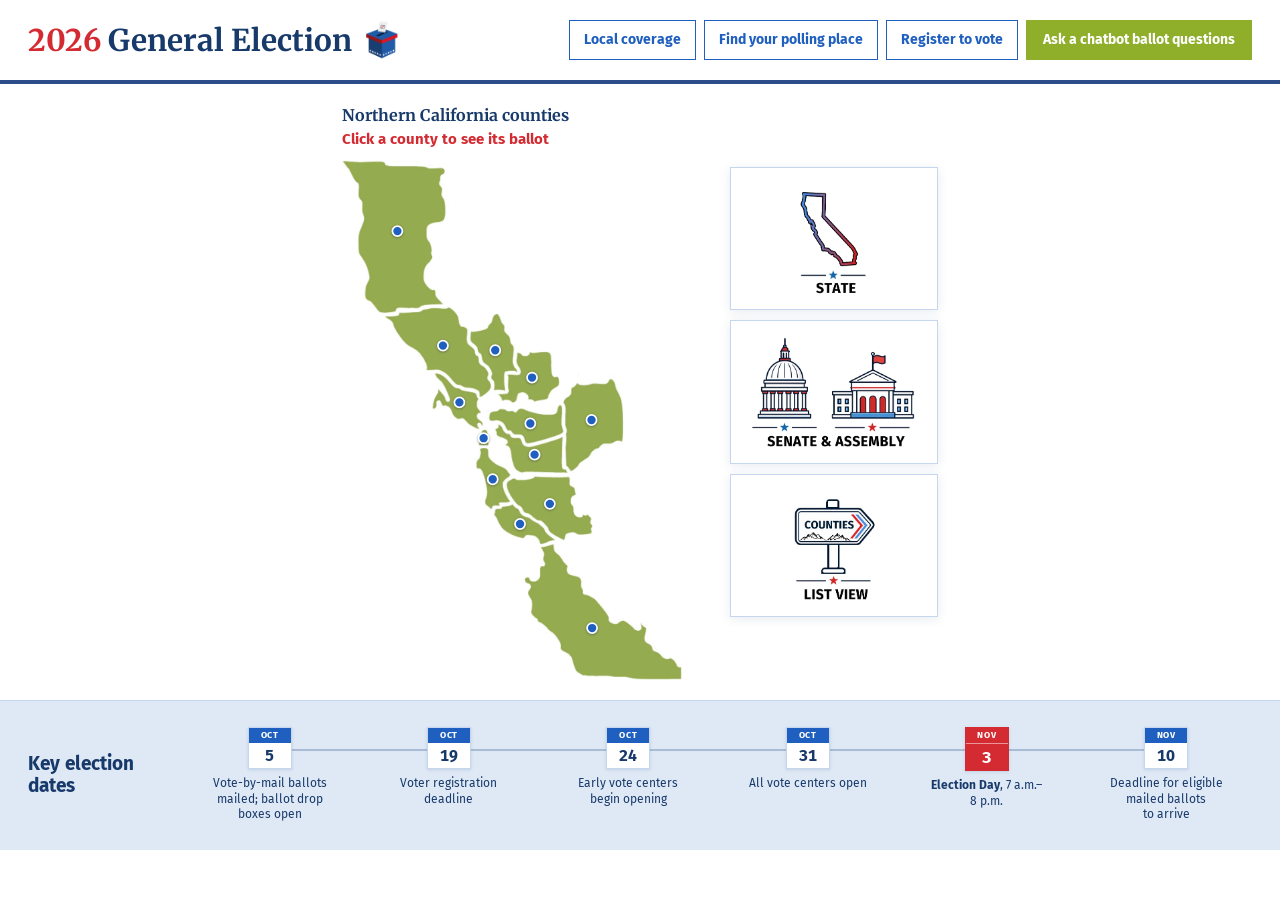
==== demo/index.html @ 1efce740 "Red hint text, centred key dates band, Northern California title, chatbot placeholder Co-Authored-By" ====
<!doctype html>
<html lang="en">
<head>
<meta charset="utf-8">
<meta name="viewport" content="width=device-width, initial-scale=1">
<title>2026 General Election Dashboard - demo</title>
<link rel="preconnect" href="https://fonts.googleapis.com"><link href="https://fonts.googleapis.com/css2?family=Fira+Sans:wght@400;700&family=Merriweather:wght@700&display=swap" rel="stylesheet">
<link rel="stylesheet" href="../election-dashboard/assets/css/election-dashboard.css">
<style>body{margin:0;background:#fff;}</style>
</head>
<body>

<div class="ed-root"><div class="ed-dashboard" id="election-dashboard">
	<script type="application/json" class="ed-config">{"counties": {"mendocino": {"name": "Mendocino", "title": "Mendocino County", "emblem": "../election-dashboard/assets/img/emblems/mendocino.webp", "emblemFallback": "../election-dashboard/assets/img/emblems/mendocino.png", "page": "https://localnewsmatters.org/mendocino-county-november-3-2026/"}, "sonoma": {"name": "Sonoma", "title": "Sonoma County", "emblem": "../election-dashboard/assets/img/emblems/sonoma.webp", "emblemFallback": "../election-dashboard/assets/img/emblems/sonoma.png", "page": "https://localnewsmatters.org/sonoma-county-november-3-2026/"}, "napa": {"name": "Napa", "title": "Napa County", "emblem": "../election-dashboard/assets/img/emblems/napa.webp", "emblemFallback": "../election-dashboard/assets/img/emblems/napa.png", "page": "https://localnewsmatters.org/napa-county-november-3-2026/"}, "solano": {"name": "Solano", "title": "Solano County", "emblem": "../election-dashboard/assets/img/emblems/solano.webp", "emblemFallback": "../election-dashboard/assets/img/emblems/solano.png", "page": "https://localnewsmatters.org/solano-county-november-3-2026/"}, "marin": {"name": "Marin", "title": "Marin County", "emblem": "../election-dashboard/assets/img/emblems/marin.webp", "emblemFallback": "../election-dashboard/assets/img/emblems/marin.png", "page": "https://localnewsmatters.org/marin-county-november-3-2026-2/"}, "contra-costa": {"name": "Contra Costa", "title": "Contra Costa County", "emblem": "../election-dashboard/assets/img/emblems/contra-costa.webp", "emblemFallback": "../election-dashboard/assets/img/emblems/contra-costa.png", "page": "https://localnewsmatters.org/contra-costa-county-november-3-2026/"}, "san-francisco": {"name": "San Francisco", "title": "City and County of San Francisco", "emblem": "../election-dashboard/assets/img/emblems/san-francisco.webp", "emblemFallback": "../election-dashboard/assets/img/emblems/san-francisco.png", "page": "https://localnewsmatters.org/san-francisco-november-3-2026/"}, "alameda": {"name": "Alameda", "title": "Alameda County", "emblem": "../election-dashboard/assets/img/emblems/alameda.webp", "emblemFallback": "../election-dashboard/assets/img/emblems/alameda.png", "page": "https://localnewsmatters.org/alameda-county-november-3-2026/"}, "san-mateo": {"name": "San Mateo", "title": "San Mateo County", "emblem": "../election-dashboard/assets/img/emblems/san-mateo.webp", "emblemFallback": "../election-dashboard/assets/img/emblems/san-mateo.png", "page": "https://localnewsmatters.org/san-mateo-november-3-2026/"}, "san-joaquin": {"name": "San Joaquin", "title": "San Joaquin County", "emblem": "../election-dashboard/assets/img/emblems/san-joaquin.webp", "emblemFallback": "../election-dashboard/assets/img/emblems/san-joaquin.png", "page": "https://localnewsmatters.org/san-joaquin-november-3-2026-2/"}, "santa-clara": {"name": "Santa Clara", "title": "Santa Clara County", "emblem": "../election-dashboard/assets/img/emblems/santa-clara.webp", "emblemFallback": "../election-dashboard/assets/img/emblems/santa-clara.png", "page": "https://localnewsmatters.org/santa-clara-november-3-2026/"}, "santa-cruz": {"name": "Santa Cruz", "title": "Santa Cruz County", "emblem": "../election-dashboard/assets/img/emblems/santa-cruz.webp", "emblemFallback": "../election-dashboard/assets/img/emblems/santa-cruz.png", "page": "https://localnewsmatters.org/santa-cruz-november-3-2026/"}, "monterey": {"name": "Monterey", "title": "Monterey County", "emblem": "../election-dashboard/assets/img/emblems/monterey.webp", "emblemFallback": "../election-dashboard/assets/img/emblems/monterey.png", "page": "https://localnewsmatters.org/monterey-county-november-3-2026/"}}}</script>

	<header class="ed-top">
		<div class="ed-title">
			<h2 class="ed-title-text"><span class="ed-title-year">2026</span> General Election</h2>
			<img class="ed-title-icon" src="../election-dashboard/assets/img/ballot-box.png" alt="" width="42" height="42" decoding="async">
		</div>
		<nav class="ed-top-links" aria-label="Election resources">
			<a class="ed-btn" href="#local-coverage">Local coverage</a>
<a class="ed-btn" href="https://www.sos.ca.gov/elections/polling-place">Find your polling place</a>
<a class="ed-btn" href="https://registertovote.ca.gov/">Register to vote</a>
<a class="ed-btn ed-btn-green" href="#">Ask a chatbot ballot questions</a>

		</nav>
	</header>

	<div class="ed-main">
		<section class="ed-map-col">
			<div class="ed-map-head">
				<div class="ed-map-title">Northern California counties</div>
				<div class="ed-map-sub">Click a county to see its ballot</div>
			</div>
			<div class="ed-map-wrap" style="aspect-ratio: 1755 / 2683">
				<img class="ed-map-art" src="../election-dashboard/assets/img/map-art.webp" width="1755" height="2683" alt="" decoding="async">
				<svg class="ed-map-svg" xmlns="http://www.w3.org/2000/svg" xmlns:xlink="http://www.w3.org/1999/xlink" viewBox="0 0 1755 2683" role="group" aria-label="Map of the counties we cover">
<defs>
<clipPath id="ed-clip-mendocino" clipPathUnits="userSpaceOnUse"><use href="#ed-p-mendocino"/></clipPath>
<clipPath id="ed-clip-sonoma" clipPathUnits="userSpaceOnUse"><use href="#ed-p-sonoma"/></clipPath>
<clipPath id="ed-clip-napa" clipPathUnits="userSpaceOnUse"><use href="#ed-p-napa"/></clipPath>
<clipPath id="ed-clip-solano" clipPathUnits="userSpaceOnUse"><use href="#ed-p-solano"/></clipPath>
<clipPath id="ed-clip-marin" clipPathUnits="userSpaceOnUse"><use href="#ed-p-marin"/></clipPath>
<clipPath id="ed-clip-contra-costa" clipPathUnits="userSpaceOnUse"><use href="#ed-p-contra-costa"/></clipPath>
<clipPath id="ed-clip-san-joaquin" clipPathUnits="userSpaceOnUse"><use href="#ed-p-san-joaquin"/></clipPath>
<clipPath id="ed-clip-alameda" clipPathUnits="userSpaceOnUse"><use href="#ed-p-alameda"/></clipPath>
<clipPath id="ed-clip-san-mateo" clipPathUnits="userSpaceOnUse"><use href="#ed-p-san-mateo"/></clipPath>
<clipPath id="ed-clip-santa-clara" clipPathUnits="userSpaceOnUse"><use href="#ed-p-santa-clara"/></clipPath>
<clipPath id="ed-clip-santa-cruz" clipPathUnits="userSpaceOnUse"><use href="#ed-p-santa-cruz"/></clipPath>
<clipPath id="ed-clip-monterey" clipPathUnits="userSpaceOnUse"><use href="#ed-p-monterey"/></clipPath>
<clipPath id="ed-clip-san-francisco" clipPathUnits="userSpaceOnUse"><use href="#ed-p-san-francisco"/></clipPath>
</defs>
<g class="ed-lift" aria-hidden="true"><g class="ed-lift-clip"><image href="../election-dashboard/assets/img/map-art.webp" width="1755" height="2683"/></g></g>
<g class="ed-counties">
<path id="ed-p-mendocino" class="ed-county" data-county="mendocino" d="M3,1 3,17 30,51 60,108 79,127 78,187 98,220 98,268 107,306 79,385 78,457 81,482 121,550 135,601 115,657 113,704 117,717 145,736 184,784 214,794 276,787 293,768 391,770 427,754 521,748 523,736 490,699 484,668 460,661 436,635 427,613 427,587 439,548 463,522 471,506 465,438 443,395 444,349 454,337 467,331 522,319 536,298 536,215 520,180 522,145 508,123 513,86 535,64 532,44 511,34 448,36 421,27 249,25 230,20 224,9 208,2Z" tabindex="0" role="button" aria-label="Mendocino County"><title>Mendocino County</title></path>
<path id="ed-p-sonoma" class="ed-county" data-county="sonoma" d="M220,804 220,814 251,836 272,883 309,935 334,959 377,984 399,1004 429,1055 433,1088 496,1088 515,1095 537,1110 586,1162 638,1180 675,1184 698,1194 703,1219 709,1226 723,1225 741,1214 770,1185 774,1160 770,1144 757,1127 762,1107 759,1092 747,1072 715,1046 709,1012 694,999 688,974 652,938 651,869 643,860 615,850 602,800 568,762 553,755 536,760 456,758 417,766 396,777 297,781 289,785 286,796 228,800Z" tabindex="0" role="button" aria-label="Sonoma County"><title>Sonoma County</title></path>
<path id="ed-p-napa" class="ed-county" data-county="napa" d="M798,788 778,799 764,836 740,866 714,874 661,881 656,927 663,943 693,972 699,996 712,1006 723,1045 753,1071 768,1102 763,1127 779,1150 778,1188 838,1196 847,1190 843,1144 846,1098 865,1093 889,1093 904,1098 909,1093 909,1082 887,1044 891,961 878,944 868,907 844,879 844,854 830,836 815,798Z" tabindex="0" role="button" aria-label="Napa County"><title>Napa County</title></path>
<path id="ed-p-solano" class="ed-county" data-county="solano" d="M1073,989 1060,984 972,986 952,1004 937,1004 915,989 899,992 894,1041 916,1094 906,1102 858,1100 850,1104 853,1193 849,1199 813,1202 804,1208 823,1246 849,1243 861,1245 875,1255 893,1254 906,1240 914,1210 928,1204 940,1206 953,1217 958,1239 978,1242 993,1252 1053,1240 1069,1229 1082,1197 1118,1171 1126,1154 1121,1118 1111,1112 1096,1113 1090,1104 1085,1010Z" tabindex="0" role="button" aria-label="Solano County"><title>Solano County</title></path>
<path id="ed-p-marin" class="ed-county" data-county="marin" d="M477,1096 474,1106 479,1117 518,1162 550,1237 547,1241 541,1236 534,1216 502,1180 492,1181 489,1197 466,1244 464,1284 476,1288 487,1282 494,1267 493,1251 500,1246 515,1272 537,1273 553,1285 567,1317 589,1339 604,1342 620,1338 662,1375 698,1392 709,1391 712,1381 705,1364 709,1362 716,1371 726,1372 731,1367 731,1356 702,1322 708,1311 720,1307 721,1298 703,1271 702,1252 709,1228 696,1201 677,1192 625,1183 606,1172 587,1169 523,1107 496,1095Z" tabindex="0" role="button" aria-label="Marin County"><title>Marin County</title></path>
<path id="ed-p-contra-costa" class="ed-county" data-county="contra-costa" d="M1147,1404 1139,1365 1141,1274 1138,1265 1125,1257 1110,1269 1102,1298 1084,1307 1019,1304 922,1276 908,1280 895,1295 879,1288 856,1289 846,1282 815,1278 801,1288 765,1296 755,1311 753,1333 758,1346 769,1351 801,1348 817,1354 833,1369 849,1398 866,1401 885,1420 927,1426 942,1460 955,1467 984,1464 1097,1432 1134,1417Z" tabindex="0" role="button" aria-label="Contra Costa County"><title>Contra Costa County</title></path>
<path id="ed-p-san-joaquin" class="ed-county" data-county="san-joaquin" d="M1396,1126 1377,1127 1360,1148 1302,1146 1269,1154 1236,1155 1210,1146 1195,1163 1180,1172 1174,1206 1140,1237 1137,1254 1147,1283 1145,1369 1153,1391 1148,1412 1151,1448 1147,1478 1151,1579 1178,1609 1204,1599 1232,1567 1276,1537 1303,1501 1330,1489 1347,1472 1394,1467 1422,1454 1442,1458 1452,1450 1456,1424 1456,1315 1450,1250 1413,1147Z" tabindex="0" role="button" aria-label="San Joaquin County"><title>San Joaquin County</title></path>
<path id="ed-p-alameda" class="ed-county" data-county="alameda" d="M787,1385 793,1422 846,1449 848,1456 840,1464 839,1472 862,1493 879,1577 889,1596 904,1609 926,1618 986,1614 1158,1619 1166,1615 1167,1605 1162,1596 1144,1588 1141,1580 1141,1426 1130,1425 1046,1454 964,1474 946,1469 937,1460 922,1430 880,1426 867,1408 846,1401 829,1372 818,1362 804,1361 800,1377Z" tabindex="0" role="button" aria-label="Alameda County"><title>Alameda County</title></path>
<path id="ed-p-san-mateo" class="ed-county" data-county="san-mateo" d="M727,1479 710,1484 706,1490 706,1528 689,1553 687,1583 693,1595 707,1597 716,1606 735,1664 742,1718 732,1753 732,1772 744,1788 770,1805 778,1801 786,1788 815,1787 819,1773 855,1772 871,1765 872,1756 839,1696 836,1665 868,1636 873,1618 843,1585 804,1567 778,1548 762,1527 758,1489 748,1481Z" tabindex="0" role="button" aria-label="San Mateo County"><title>San Mateo County</title></path>
<path id="ed-p-santa-clara" class="ed-county" data-county="santa-clara" d="M847,1659 843,1682 849,1704 869,1743 892,1774 921,1796 938,1823 962,1831 997,1859 1030,1871 1056,1899 1064,1918 1093,1941 1144,1965 1154,1958 1158,1938 1176,1928 1196,1927 1212,1936 1234,1939 1279,1934 1292,1927 1292,1902 1298,1886 1288,1871 1292,1854 1288,1840 1267,1823 1257,1828 1241,1825 1233,1836 1224,1837 1212,1832 1204,1822 1201,1791 1188,1771 1187,1749 1193,1740 1211,1729 1212,1718 1203,1687 1181,1672 1181,1641 1173,1630 995,1627 976,1638 942,1644 905,1644 887,1636 859,1648Z" tabindex="0" role="button" aria-label="Santa Clara County"><title>Santa Clara County</title></path>
<path id="ed-p-santa-cruz" class="ed-county" data-county="santa-cruz" d="M786,1800 778,1830 807,1882 831,1913 866,1935 929,1956 942,1954 956,1940 989,1944 1007,1958 1016,1981 1026,1987 1101,1964 1101,1953 1058,1918 1039,1888 972,1842 936,1828 916,1798 878,1770 866,1777 825,1783 816,1793 796,1794Z" tabindex="0" role="button" aria-label="Santa Cruz County"><title>Santa Cruz County</title></path>
<path id="ed-p-monterey" class="ed-county" data-county="monterey" d="M1023,1994 1023,2005 1036,2031 1032,2065 1041,2087 1027,2089 1018,2097 1012,2155 997,2167 980,2167 967,2149 955,2147 943,2151 936,2160 942,2181 967,2197 953,2238 973,2277 969,2335 976,2349 1002,2372 1010,2387 1033,2399 1098,2459 1122,2499 1126,2529 1161,2550 1177,2567 1194,2621 1208,2645 1238,2663 1265,2667 1372,2667 1410,2673 1467,2673 1510,2682 1754,2680 1754,2614 1737,2609 1724,2584 1707,2568 1697,2564 1664,2564 1637,2537 1614,2528 1601,2501 1570,2479 1567,2466 1575,2431 1571,2407 1553,2394 1543,2393 1538,2398 1538,2416 1528,2422 1514,2416 1480,2384 1459,2372 1440,2372 1411,2388 1389,2380 1382,2373 1382,2355 1372,2337 1314,2265 1289,2248 1249,2232 1249,2216 1239,2194 1240,2168 1234,2154 1222,2145 1180,2134 1171,2127 1167,2116 1168,2089 1127,2037 1103,2015 1097,1980 1088,1976Z" tabindex="0" role="button" aria-label="Monterey County"><title>Monterey County</title></path>
<path id="ed-p-san-francisco" class="ed-county" data-county="san-francisco" d="M731,1381 698,1392 683,1409 676,1434 678,1451 687,1469 704,1484 731,1491 764,1480 779,1463 786,1438 784,1421 775,1403 758,1388Z" tabindex="0" role="button" aria-label="City and County of San Francisco"><title>City and County of San Francisco</title></path>
</g><g class="ed-markers" aria-hidden="true">
<circle class="ed-marker" data-county="mendocino" cx="286" cy="367" r="26"/>
<circle class="ed-marker" data-county="sonoma" cx="521" cy="958" r="26"/>
<circle class="ed-marker" data-county="napa" cx="791" cy="982" r="26"/>
<circle class="ed-marker" data-county="solano" cx="981" cy="1123" r="26"/>
<circle class="ed-marker" data-county="marin" cx="606" cy="1251" r="26"/>
<circle class="ed-marker" data-county="contra-costa" cx="972" cy="1360" r="26"/>
<circle class="ed-marker" data-county="san-joaquin" cx="1288" cy="1342" r="26"/>
<circle class="ed-marker" data-county="alameda" cx="994" cy="1521" r="26"/>
<circle class="ed-marker" data-county="san-mateo" cx="778" cy="1648" r="26"/>
<circle class="ed-marker" data-county="santa-clara" cx="1073" cy="1775" r="26"/>
<circle class="ed-marker" data-county="santa-cruz" cx="919" cy="1879" r="26"/>
<circle class="ed-marker" data-county="monterey" cx="1291" cy="2416" r="26"/>
<circle class="ed-marker" data-county="san-francisco" cx="731" cy="1436" r="26"/>
</g></svg>
				<div class="ed-map-tip" aria-hidden="true"></div>
			</div>
		</section>

		<section class="ed-center">
			<div class="ed-ballot">
				<div class="ed-ballot-head">
					<img alt="" width="54" height="54" decoding="async">
					<h3 class="ed-ballot-title"></h3>
					<a class="ed-open-page" href="#" target="_blank" rel="noopener" hidden>Full page &#8599;</a>
					<button type="button" class="ed-close" aria-label="Close ballot">&times;</button>
				</div>
				<div class="ed-ballot-scroll">
					<div class="ed-search"><input type="search" id="ed-search-input" placeholder="Search for measures, candidates, contests…" aria-label="Search this ballot"></div>
					<div class="ed-ballot-body"></div>
				</div>
			</div>
		</section>

		<nav class="ed-side-nav" aria-label="Other ballots">
			<a class="ed-nav-btn" href="https://localnewsmatters.org/state-races/" aria-label="State"><picture><source srcset="../election-dashboard/assets/img/nav/icon-state.webp" type="image/webp"><img src="../election-dashboard/assets/img/nav/icon-state.png" alt="" width="543" height="362" decoding="async"></picture></a>
<a class="ed-nav-btn" href="https://localnewsmatters.org/state-assembly-senate/" aria-label="Senate &amp; Assembly"><picture><source srcset="../election-dashboard/assets/img/nav/icon-senate-assembly.webp" type="image/webp"><img src="../election-dashboard/assets/img/nav/icon-senate-assembly.png" alt="" width="543" height="362" decoding="async"></picture></a>
<a class="ed-nav-btn" href="https://localnewsmatters.org/november-3-general-election/" aria-label="Counties"><picture><source srcset="../election-dashboard/assets/img/nav/icon-counties.webp" type="image/webp"><img src="../election-dashboard/assets/img/nav/icon-counties.png" alt="" width="543" height="362" decoding="async"></picture></a>

		</nav>
	</div>

	<footer class="ed-dates">
		<div class="ed-dates-title">Key election dates</div>
		<ol class="ed-timeline">
			<li class="ed-date"><div class="ed-date-badge"><span class="ed-date-month">OCT</span><span class="ed-date-day">5</span></div><div class="ed-date-text">Vote-by-mail ballots mailed; ballot drop boxes open</div></li>
<li class="ed-date"><div class="ed-date-badge"><span class="ed-date-month">OCT</span><span class="ed-date-day">19</span></div><div class="ed-date-text">Voter registration deadline</div></li>
<li class="ed-date"><div class="ed-date-badge"><span class="ed-date-month">OCT</span><span class="ed-date-day">24</span></div><div class="ed-date-text">Early vote centers begin opening</div></li>
<li class="ed-date"><div class="ed-date-badge"><span class="ed-date-month">OCT</span><span class="ed-date-day">31</span></div><div class="ed-date-text">All vote centers open</div></li>
<li class="ed-date is-highlight"><div class="ed-date-badge"><span class="ed-date-month">NOV</span><span class="ed-date-day">3</span></div><div class="ed-date-text"><b>Election Day</b>, 7 a.m.–8 p.m.</div></li>
<li class="ed-date"><div class="ed-date-badge"><span class="ed-date-month">NOV</span><span class="ed-date-day">10</span></div><div class="ed-date-text">Deadline for eligible mailed ballots to arrive</div></li>

		</ol>
	</footer>

	<p class="ed-sr" aria-live="polite"></p>
	<template data-ballot="mendocino"><div class="ed-group">
  <h3>City of Fort Bragg</h3>
  <div class="ed-contest">
    <h4>Measure B</h4>
    <p>Fort Bragg Fire Protection Measure. To maintain reliable local fire protection services; replace aging fire engines and emergency response equipment; keep funds locally controlled and unavailable for State use; and require annual audit and public reporting, shall the City of Fort Bragg authorize a $50 annual parcel tax for 10 years, generating approximately $123,900 annually?</p>
  </div>
</div>
<div class="ed-group">
  <h3>City of Point Arena</h3>
  <div class="ed-contest">
    <h4>Measure C</h4>
    <p>Shall Ordinance No. 247 amending Chapter 3.30.030 of the Point Arena Municipal Code to increase the City of Point Arena's existing Transient Occupancy Tax (a bed tax paid when overnight visitors rent a room) from twelve percent (12%) to fourteen percent (14%) to fund public services and maintain public areas, effective April 1, 2027, which proposed rate increase and amendment is anticipated to raise an additional $35,833 per year in revenue and which will continue until repealed by the City Council or the city voters, be adopted?</p>
  </div>
</div>
</template>
	<template data-ballot="sonoma"><!-- PLACEHOLDER — replace this file with the Sonoma County ballot preview (see README: "Wiring up your ballots"). -->
<div class="ed-group">
  <h3>Sonoma County</h3>
  <div class="ed-contest">
    <h4>Ballot preview coming soon</h4>
    <p>The Sonoma County ballot preview has not been connected yet. Drop the finished preview into <code>ballots/sonoma.html</code>, or point this county at a WordPress page or URL in <code>includes/counties.php</code>.</p>
  </div>
</div>
<div class="ed-group">
  <h3>Example section (delete me)</h3>
  <div class="ed-contest">
    <h4>Example contest or measure</h4>
    <p>Each <em>.ed-contest</em> block is searchable from the box above. Group them under an <em>.ed-group</em> with an <em>h3</em> heading such as a city, district or office.</p>
    <ul><li>Candidate or option one</li><li>Candidate or option two</li></ul>
    <p class="ed-result">Results: add a line like this on election night.</p>
  </div>
</div>
</template>
	<template data-ballot="napa"><!-- PLACEHOLDER — replace this file with the Napa County ballot preview (see README: "Wiring up your ballots"). -->
<div class="ed-group">
  <h3>Napa County</h3>
  <div class="ed-contest">
    <h4>Ballot preview coming soon</h4>
    <p>The Napa County ballot preview has not been connected yet. Drop the finished preview into <code>ballots/napa.html</code>, or point this county at a WordPress page or URL in <code>includes/counties.php</code>.</p>
  </div>
</div>
<div class="ed-group">
  <h3>Example section (delete me)</h3>
  <div class="ed-contest">
    <h4>Example contest or measure</h4>
    <p>Each <em>.ed-contest</em> block is searchable from the box above. Group them under an <em>.ed-group</em> with an <em>h3</em> heading such as a city, district or office.</p>
    <ul><li>Candidate or option one</li><li>Candidate or option two</li></ul>
    <p class="ed-result">Results: add a line like this on election night.</p>
  </div>
</div>
</template>
	<template data-ballot="solano"><!-- PLACEHOLDER — replace this file with the Solano County ballot preview (see README: "Wiring up your ballots"). -->
<div class="ed-group">
  <h3>Solano County</h3>
  <div class="ed-contest">
    <h4>Ballot preview coming soon</h4>
    <p>The Solano County ballot preview has not been connected yet. Drop the finished preview into <code>ballots/solano.html</code>, or point this county at a WordPress page or URL in <code>includes/counties.php</code>.</p>
  </div>
</div>
<div class="ed-group">
  <h3>Example section (delete me)</h3>
  <div class="ed-contest">
    <h4>Example contest or measure</h4>
    <p>Each <em>.ed-contest</em> block is searchable from the box above. Group them under an <em>.ed-group</em> with an <em>h3</em> heading such as a city, district or office.</p>
    <ul><li>Candidate or option one</li><li>Candidate or option two</li></ul>
    <p class="ed-result">Results: add a line like this on election night.</p>
  </div>
</div>
</template>
	<template data-ballot="marin"><!-- PLACEHOLDER — replace this file with the Marin County ballot preview (see README: "Wiring up your ballots"). -->
<div class="ed-group">
  <h3>Marin County</h3>
  <div class="ed-contest">
    <h4>Ballot preview coming soon</h4>
    <p>The Marin County ballot preview has not been connected yet. Drop the finished preview into <code>ballots/marin.html</code>, or point this county at a WordPress page or URL in <code>includes/counties.php</code>.</p>
  </div>
</div>
<div class="ed-group">
  <h3>Example section (delete me)</h3>
  <div class="ed-contest">
    <h4>Example contest or measure</h4>
    <p>Each <em>.ed-contest</em> block is searchable from the box above. Group them under an <em>.ed-group</em> with an <em>h3</em> heading such as a city, district or office.</p>
    <ul><li>Candidate or option one</li><li>Candidate or option two</li></ul>
    <p class="ed-result">Results: add a line like this on election night.</p>
  </div>
</div>
</template>
	<template data-ballot="contra-costa"><!-- PLACEHOLDER — replace this file with the Contra Costa County ballot preview (see README: "Wiring up your ballots"). -->
<div class="ed-group">
  <h3>Contra Costa County</h3>
  <div class="ed-contest">
    <h4>Ballot preview coming soon</h4>
    <p>The Contra Costa County ballot preview has not been connected yet. Drop the finished preview into <code>ballots/contra-costa.html</code>, or point this county at a WordPress page or URL in <code>includes/counties.php</code>.</p>
  </div>
</div>
<div class="ed-group">
  <h3>Example section (delete me)</h3>
  <div class="ed-contest">
    <h4>Example contest or measure</h4>
    <p>Each <em>.ed-contest</em> block is searchable from the box above. Group them under an <em>.ed-group</em> with an <em>h3</em> heading such as a city, district or office.</p>
    <ul><li>Candidate or option one</li><li>Candidate or option two</li></ul>
    <p class="ed-result">Results: add a line like this on election night.</p>
  </div>
</div>
</template>
	<template data-ballot="san-francisco"><!-- PLACEHOLDER — replace this file with the City and County of San Francisco ballot preview (see README: "Wiring up your ballots"). -->
<div class="ed-group">
  <h3>City and County of San Francisco</h3>
  <div class="ed-contest">
    <h4>Ballot preview coming soon</h4>
    <p>The City and County of San Francisco ballot preview has not been connected yet. Drop the finished preview into <code>ballots/san-francisco.html</code>, or point this county at a WordPress page or URL in <code>includes/counties.php</code>.</p>
  </div>
</div>
<div class="ed-group">
  <h3>Example section (delete me)</h3>
  <div class="ed-contest">
    <h4>Example contest or measure</h4>
    <p>Each <em>.ed-contest</em> block is searchable from the box above. Group them under an <em>.ed-group</em> with an <em>h3</em> heading such as a city, district or office.</p>
    <ul><li>Candidate or option one</li><li>Candidate or option two</li></ul>
    <p class="ed-result">Results: add a line like this on election night.</p>
  </div>
</div>
</template>
	<template data-ballot="alameda"><!-- PLACEHOLDER — replace this file with the Alameda County ballot preview (see README: "Wiring up your ballots"). -->
<div class="ed-group">
  <h3>Alameda County</h3>
  <div class="ed-contest">
    <h4>Ballot preview coming soon</h4>
    <p>The Alameda County ballot preview has not been connected yet. Drop the finished preview into <code>ballots/alameda.html</code>, or point this county at a WordPress page or URL in <code>includes/counties.php</code>.</p>
  </div>
</div>
<div class="ed-group">
  <h3>Example section (delete me)</h3>
  <div class="ed-contest">
    <h4>Example contest or measure</h4>
    <p>Each <em>.ed-contest</em> block is searchable from the box above. Group them under an <em>.ed-group</em> with an <em>h3</em> heading such as a city, district or office.</p>
    <ul><li>Candidate or option one</li><li>Candidate or option two</li></ul>
    <p class="ed-result">Results: add a line like this on election night.</p>
  </div>
</div>
</template>
	<template data-ballot="san-mateo"><!-- PLACEHOLDER — replace this file with the San Mateo County ballot preview (see README: "Wiring up your ballots"). -->
<div class="ed-group">
  <h3>San Mateo County</h3>
  <div class="ed-contest">
    <h4>Ballot preview coming soon</h4>
    <p>The San Mateo County ballot preview has not been connected yet. Drop the finished preview into <code>ballots/san-mateo.html</code>, or point this county at a WordPress page or URL in <code>includes/counties.php</code>.</p>
  </div>
</div>
<div class="ed-group">
  <h3>Example section (delete me)</h3>
  <div class="ed-contest">
    <h4>Example contest or measure</h4>
    <p>Each <em>.ed-contest</em> block is searchable from the box above. Group them under an <em>.ed-group</em> with an <em>h3</em> heading such as a city, district or office.</p>
    <ul><li>Candidate or option one</li><li>Candidate or option two</li></ul>
    <p class="ed-result">Results: add a line like this on election night.</p>
  </div>
</div>
</template>
	<template data-ballot="san-joaquin"><!-- PLACEHOLDER — replace this file with the San Joaquin County ballot preview (see README: "Wiring up your ballots"). -->
<div class="ed-group">
  <h3>San Joaquin County</h3>
  <div class="ed-contest">
    <h4>Ballot preview coming soon</h4>
    <p>The San Joaquin County ballot preview has not been connected yet. Drop the finished preview into <code>ballots/san-joaquin.html</code>, or point this county at a WordPress page or URL in <code>includes/counties.php</code>.</p>
  </div>
</div>
<div class="ed-group">
  <h3>Example section (delete me)</h3>
  <div class="ed-contest">
    <h4>Example contest or measure</h4>
    <p>Each <em>.ed-contest</em> block is searchable from the box above. Group them under an <em>.ed-group</em> with an <em>h3</em> heading such as a city, district or office.</p>
    <ul><li>Candidate or option one</li><li>Candidate or option two</li></ul>
    <p class="ed-result">Results: add a line like this on election night.</p>
  </div>
</div>
</template>
	<template data-ballot="santa-clara"><!-- PLACEHOLDER — replace this file with the Santa Clara County ballot preview (see README: "Wiring up your ballots"). -->
<div class="ed-group">
  <h3>Santa Clara County</h3>
  <div class="ed-contest">
    <h4>Ballot preview coming soon</h4>
    <p>The Santa Clara County ballot preview has not been connected yet. Drop the finished preview into <code>ballots/santa-clara.html</code>, or point this county at a WordPress page or URL in <code>includes/counties.php</code>.</p>
  </div>
</div>
<div class="ed-group">
  <h3>Example section (delete me)</h3>
  <div class="ed-contest">
    <h4>Example contest or measure</h4>
    <p>Each <em>.ed-contest</em> block is searchable from the box above. Group them under an <em>.ed-group</em> with an <em>h3</em> heading such as a city, district or office.</p>
    <ul><li>Candidate or option one</li><li>Candidate or option two</li></ul>
    <p class="ed-result">Results: add a line like this on election night.</p>
  </div>
</div>
</template>
	<template data-ballot="santa-cruz"><!-- PLACEHOLDER — replace this file with the Santa Cruz County ballot preview (see README: "Wiring up your ballots"). -->
<div class="ed-group">
  <h3>Santa Cruz County</h3>
  <div class="ed-contest">
    <h4>Ballot preview coming soon</h4>
    <p>The Santa Cruz County ballot preview has not been connected yet. Drop the finished preview into <code>ballots/santa-cruz.html</code>, or point this county at a WordPress page or URL in <code>includes/counties.php</code>.</p>
  </div>
</div>
<div class="ed-group">
  <h3>Example section (delete me)</h3>
  <div class="ed-contest">
    <h4>Example contest or measure</h4>
    <p>Each <em>.ed-contest</em> block is searchable from the box above. Group them under an <em>.ed-group</em> with an <em>h3</em> heading such as a city, district or office.</p>
    <ul><li>Candidate or option one</li><li>Candidate or option two</li></ul>
    <p class="ed-result">Results: add a line like this on election night.</p>
  </div>
</div>
</template>
	<template data-ballot="monterey"><!-- PLACEHOLDER — replace this file with the Monterey County ballot preview (see README: "Wiring up your ballots"). -->
<div class="ed-group">
  <h3>Monterey County</h3>
  <div class="ed-contest">
    <h4>Ballot preview coming soon</h4>
    <p>The Monterey County ballot preview has not been connected yet. Drop the finished preview into <code>ballots/monterey.html</code>, or point this county at a WordPress page or URL in <code>includes/counties.php</code>.</p>
  </div>
</div>
<div class="ed-group">
  <h3>Example section (delete me)</h3>
  <div class="ed-contest">
    <h4>Example contest or measure</h4>
    <p>Each <em>.ed-contest</em> block is searchable from the box above. Group them under an <em>.ed-group</em> with an <em>h3</em> heading such as a city, district or office.</p>
    <ul><li>Candidate or option one</li><li>Candidate or option two</li></ul>
    <p class="ed-result">Results: add a line like this on election night.</p>
  </div>
</div>
</template>
</div></div>

<script src="../election-dashboard/assets/js/election-dashboard.js" defer></script>
</body>
</html>
---- election-dashboard/assets/css/election-dashboard.css ----
/* Election Dashboard v8 — map · ballot · side nav · key dates
   All rules are scoped under .ed-dashboard so the widget can live inside any theme.
   Layout breakpoints respond to the width of .ed-root (a container query), so the
   dashboard stacks when the space it sits in is narrow, not only on small screens. */
.ed-root { container: ed-root / inline-size; width: 100%; }
.ed-dashboard {
  --ed-navy: #183a6b;
  --ed-blue: #1f5fbf;
  --ed-blue-hover: #183a6b;
  --ed-red: #d42a32;
  --ed-green: #8fae2a;
  --ed-green-dark: #7a9622;
  --ed-ink: #1c1d1f;
  --ed-ink-2: #4a4c50;
  --ed-muted: #5d6066;
  --ed-line: #d6d8dc;
  --ed-rule: #c6d6ee;
  --ed-rule-soft: #9fbbe0;
  --ed-tint: #eaf2fc;
  --ed-tint-2: #dfe9f6;
  --ed-shadow: 0 2px 10px rgba(24,58,107,.1);
  --ed-font: "Fira Sans", "Helvetica Neue", Helvetica, Arial, sans-serif;
  --ed-serif: "Merriweather", Georgia, "Times New Roman", serif;
  --ed-ease: cubic-bezier(.22,.8,.3,1);
  --ed-height: 800px;        /* desktop frame height, as in the mockup */
  --ed-map-col: 340px;
  --ed-nav-col: 208px;

  font-family: var(--ed-font);
  color: var(--ed-ink);
  background: #fff;
  box-sizing: border-box;
  width: 100%;
  max-width: 1400px;
  margin: 0 auto;
  display: flex;
  flex-direction: column;
  min-height: var(--ed-height);
  line-height: 1.4;
}
.ed-dashboard *, .ed-dashboard *::before, .ed-dashboard *::after { box-sizing: inherit; }
.ed-dashboard img { max-width: 100%; }

/* ---------- Top bar ---------- */
.ed-top {
  flex: none;
  display: flex; align-items: center; justify-content: space-between; gap: 20px; flex-wrap: wrap;
  min-height: 84px;
  padding: 10px 28px;
  border-bottom: 4px solid #2c4d8a;
}
.ed-title { display: flex; align-items: center; gap: 10px; }
.ed-title-text {
  font-family: var(--ed-serif); font-size: 30px; font-weight: 700; line-height: 1; color: var(--ed-navy);
  margin: 0; white-space: nowrap;
}
.ed-title-year { color: var(--ed-red); }
.ed-title-icon { height: 42px; width: auto; display: block; }
.ed-top-links { display: flex; gap: 8px; align-items: center; flex-wrap: wrap; }
.ed-btn {
  display: inline-flex; align-items: center; height: 40px; padding: 0 14px;
  border: 1.5px solid var(--ed-blue); border-radius: 0; background: #fff;
  font-size: 14px; font-weight: 700; color: var(--ed-blue); text-decoration: none; white-space: nowrap;
  transition: background .15s, color .15s, transform .15s;
}
.ed-btn:hover, .ed-btn:focus-visible { background: var(--ed-blue); color: #fff; text-decoration: none; }
.ed-btn-green { background: var(--ed-green); border-color: var(--ed-green); color: #fff; padding: 0 16px; }
.ed-btn-green:hover, .ed-btn-green:focus-visible { background: var(--ed-green-dark); border-color: var(--ed-green-dark); }

/* ---------- Main grid ----------
   Idle: the map and the three buttons sit together in the middle (the centre column is 0 wide).
   Active: the centre column opens up and the ballot fills it; map and buttons slide to the sides. */
.ed-main {
  --ed-gap: 24px;
  --ed-center-w: 0px;
  flex: 1 1 auto; min-height: 0;
  display: grid;
  grid-template-columns: var(--ed-map-col) var(--ed-center-w) var(--ed-nav-col);
  justify-content: center;
  gap: var(--ed-gap);
  padding: 20px 28px;
  transition: grid-template-columns .55s var(--ed-ease);
}
.ed-dashboard.is-active .ed-main {
  --ed-center-w: calc(100% - var(--ed-map-col) - var(--ed-nav-col) - 2 * var(--ed-gap));
}

/* Map column */
.ed-map-col { display: flex; flex-direction: column; min-height: 0; min-width: 0; }
.ed-map-head { margin-bottom: 10px; }
.ed-map-title { font-family: var(--ed-serif); font-size: 16px; font-weight: 700; color: var(--ed-navy); }
.ed-map-sub { display: block; margin-top: 4px; font-size: 15px; font-weight: 700; line-height: 1.3; color: var(--ed-red); }
.ed-map-wrap { position: relative; flex: 1 1 auto; min-height: 0; max-height: 100%; align-self: center; width: 100%; }  /* aspect-ratio is set inline from includes/map.json */
.ed-map-art { display: block; width: 100%; height: 100%; object-fit: contain; user-select: none; -webkit-user-drag: none; }
.ed-map-svg { position: absolute; inset: 0; width: 100%; height: 100%; overflow: visible; }

.ed-county { fill: rgba(255,255,255,0); stroke: none; cursor: pointer; outline: none; }
.ed-county:focus-visible { stroke: var(--ed-blue); stroke-width: 10; stroke-dasharray: 18 12; }

/* Marker dots at each county, like the mockup */
.ed-marker {
  fill: var(--ed-blue); stroke: #fff; stroke-width: 9; pointer-events: none;
  filter: drop-shadow(0 3px 5px rgba(20,30,60,.45));
  transition: r .15s, fill .15s;
}
.ed-marker.is-hover { fill: var(--ed-navy); r: 36; }
.ed-marker.is-pinned { fill: var(--ed-red); r: 36; }

/* Lift: a copy of the artwork clipped to the hovered county, nudged up */
.ed-lift {
  display: none; pointer-events: none;
  filter: brightness(1.08) drop-shadow(0 14px 12px rgba(24,58,107,.45));
  transform: translate(-16px, -22px);
}
.ed-lift.is-on { display: block; animation: ed-lift-in .22s var(--ed-ease); }
.ed-lift.is-pinned { transform: translate(-6px, -8px); filter: brightness(1.06) drop-shadow(0 8px 6px rgba(24,58,107,.4)); }
@keyframes ed-lift-in { from { opacity: 0; transform: translate(0,0); } to { opacity: 1; } }

.ed-map-tip {
  position: absolute; pointer-events: none; z-index: 5;
  background: var(--ed-navy); color: #fff; font-size: 12px; font-weight: 700;
  padding: 4px 8px; white-space: nowrap; box-shadow: 0 2px 6px rgba(20,30,60,.3);
  transform: translate(-50%, calc(-100% - 22px));
  opacity: 0; transition: opacity .15s;
}
.ed-map-tip.is-visible { opacity: 1; }

/* Center column: the ballot, shown once a county is clicked */
.ed-center { position: relative; min-height: 0; min-width: 0; overflow: hidden; display: flex; flex-direction: column; }

.ed-ballot {
  position: absolute; inset: 0;
  display: flex; flex-direction: column; min-height: 0;
  border: 1px solid var(--ed-rule); border-top: 3px solid var(--ed-rule-soft);
  background: #fff; box-shadow: var(--ed-shadow);
  opacity: 0; visibility: hidden; transform: translateY(12px);
  transition: opacity .35s var(--ed-ease), transform .45s var(--ed-ease), visibility 0s .35s;
}
.ed-dashboard.is-active .ed-ballot { opacity: 1; visibility: visible; transform: none; transition-delay: .15s, .1s, 0s; }

.ed-ballot-head {
  flex: none; display: flex; align-items: center; gap: 16px;
  padding: 12px 18px; background: var(--ed-tint); border-bottom: 1px solid var(--ed-rule);
}
.ed-ballot-head img { width: 54px; height: 54px; border-radius: 50%; object-fit: contain; background: #fff; flex: none; }
.ed-ballot-title { flex: 1 1 auto; margin: 0; font-family: var(--ed-font); font-size: 26px; font-weight: 700; line-height: 1.15; color: var(--ed-ink); }
.ed-open-page {
  flex: none; background: #fff; padding: 10px 14px; font-size: 15px; font-weight: 700; letter-spacing: .02em;
  color: var(--ed-ink-2); text-decoration: underline; box-shadow: 0 0 0 1px #d6e3f5; white-space: nowrap;
  text-transform: uppercase; transition: color .15s, box-shadow .15s;
}
.ed-open-page:hover { color: var(--ed-navy); box-shadow: 0 0 0 1px #4a8fe0; }
.ed-close {
  appearance: none; border: 0; background: transparent; width: 32px; height: 32px; border-radius: 50%;
  font-size: 24px; line-height: 1; color: var(--ed-muted); cursor: pointer; flex: none;
}
.ed-close:hover { background: #fff; color: var(--ed-red); }

.ed-ballot-scroll {
  flex: 1 1 auto; min-height: 0; overflow: auto; overscroll-behavior: contain;
  padding: 14px 18px 18px; display: flex; flex-direction: column; gap: 14px;
  scrollbar-width: thin; scrollbar-color: #9fb0d8 #eef1f8;
}
.ed-search { flex: none; }
.ed-search input {
  width: 100%; height: 42px; border: 1.5px solid var(--ed-line); border-radius: 0; padding: 0 14px;
  font: inherit; font-size: 16px; color: var(--ed-ink); outline: none; background: #fff;
}
.ed-search input:focus { border-color: #4a8fe0; }
.ed-search input::placeholder { color: #8a8d93; }

.ed-ballot-body { display: flex; flex-direction: column; gap: 14px; font-size: 14px; line-height: 1.6; color: var(--ed-ink-2); }
.ed-ballot-body > * { margin: 0; }
.ed-ballot-body .ed-contest { border: 1px solid var(--ed-line); overflow: hidden; }
.ed-ballot-body .ed-auto-section > :first-child:is(h1,h2,h3,h4) {
  background: var(--ed-navy); color: #fff; font-size: 16px; font-weight: 700; padding: 11px 18px; margin: 0;
}
.ed-ballot-body .ed-auto-section > :not(:first-child) { margin: 0 18px; }
.ed-ballot-body .ed-auto-section > :nth-child(2) { margin-top: 14px; }
.ed-ballot-body .ed-auto-section > :last-child { margin-bottom: 16px; }
.ed-ballot-body .ed-auto-section h4, .ed-ballot-body .ed-auto-section h5 { font-size: 19px; font-weight: 700; color: var(--ed-ink); margin: 14px 18px 6px; }
.ed-ballot-body p { text-wrap: pretty; }
.ed-ballot-body ul, .ed-ballot-body ol { padding-left: 18px; }
.ed-ballot-body table { width: 100%; border-collapse: collapse; font-size: 13px; }
.ed-ballot-body th, .ed-ballot-body td { border: 1px solid var(--ed-line); padding: 5px 8px; text-align: left; vertical-align: top; }
.ed-ballot-body th { background: var(--ed-tint); }
.ed-ballot-body a { color: var(--ed-blue); }
.ed-ballot-body a:hover { color: var(--ed-navy); }
.ed-ballot-body .ed-result { font-weight: 700; color: var(--ed-navy); }
.ed-ballot-body .is-filtered { display: none; }
.ed-ballot-body .ed-empty, .ed-ballot-body .ed-loading, .ed-ballot-body .ed-error { color: var(--ed-muted); padding: 24px 8px; text-align: center; }
.ed-ballot-body .ed-error { color: var(--ed-red); }
.ed-ballot-body iframe.ed-frame { width: 100%; height: 520px; border: 0; display: block; }
/* hand-written fragments (ballots/*.html) use .ed-group > h3 + .ed-contest; map that to the same look */
.ed-ballot-body .ed-group { border: 1px solid var(--ed-line); }
.ed-ballot-body .ed-group > h3 { background: var(--ed-navy); color: #fff; font-size: 16px; font-weight: 700; padding: 11px 18px; margin: 0; }
.ed-ballot-body .ed-group .ed-contest { border: 0; padding: 14px 18px 16px; }
.ed-ballot-body .ed-group .ed-contest > * { margin: 0 0 6px; }
.ed-ballot-body .ed-group .ed-contest > h4 { font-size: 19px; font-weight: 700; color: var(--ed-ink); margin: 0 0 6px; }

/* Side nav: three stacked buttons */
.ed-side-nav { display: flex; flex-direction: column; gap: 10px; justify-content: center; min-width: 0; }
.ed-nav-btn {
  display: flex; flex-direction: column; align-items: center; gap: 6px; padding: 10px 12px;
  border: 1px solid var(--ed-rule); background: #fff; box-shadow: var(--ed-shadow); text-decoration: none;
  transition: border-color .2s, transform .25s var(--ed-ease), box-shadow .25s var(--ed-ease);
}
.ed-nav-btn picture { display: block; width: 100%; }
.ed-nav-btn img { width: 100%; height: auto; display: block; transition: transform .3s var(--ed-ease); }
.ed-nav-btn span {
  font-size: 15px; font-weight: 700; letter-spacing: .06em; text-transform: uppercase; color: var(--ed-navy);
  text-align: center; position: relative;
}
.ed-nav-btn span::after {
  content: ""; position: absolute; left: 50%; right: 50%; bottom: -3px; height: 2px; background: var(--ed-blue);
  transition: left .25s var(--ed-ease), right .25s var(--ed-ease);
}
.ed-nav-btn:hover, .ed-nav-btn:focus-visible {
  border-color: var(--ed-blue);
  transform: translateX(-4px);
  box-shadow: 0 8px 18px rgba(24,58,107,.18);
}
.ed-nav-btn:hover img, .ed-nav-btn:focus-visible img { transform: scale(1.06); }
.ed-nav-btn:hover span::after, .ed-nav-btn:focus-visible span::after { left: 0; right: 0; }

/* ---------- Key election dates ---------- */
.ed-dates {
  flex: none; display: flex; align-items: center; gap: 36px;
  min-height: 150px; padding: 18px 28px;
  background: var(--ed-tint-2); border-top: 1px solid var(--ed-rule); color: var(--ed-navy);
}
.ed-dates-title { flex: none; width: 120px; font-size: 19px; font-weight: 700; line-height: 1.15; }
.ed-timeline {
  flex: 1 1 auto; min-width: 0; list-style: none; margin: 0; padding: 0;
  display: grid; grid-auto-flow: column; grid-auto-columns: 1fr; gap: 8px;
  position: relative; align-items: start;
}
/* the connecting line runs through the middle of the badges, from first to last badge */
.ed-timeline::before {
  content: ""; position: absolute; top: 22px; height: 2px; background: #a9bcd6;
  left: calc(100% / 12); right: calc(100% / 12);   /* half a column in from each edge */
}
.ed-timeline { --ed-cols: 6; }
.ed-timeline::before { left: calc(50% / var(--ed-cols)); right: calc(50% / var(--ed-cols)); }
.ed-date { position: relative; display: flex; flex-direction: column; align-items: center; text-align: center; gap: 7px; min-width: 0; }
.ed-date-badge {
  width: 44px; border: 1.5px solid var(--ed-rule); background: #fff; box-shadow: 0 1px 3px rgba(24,58,107,.15);
  text-align: center; line-height: 1; display: flex; flex-direction: column;
}
.ed-date-month { background: var(--ed-blue); color: #fff; font-size: 9px; font-weight: 700; letter-spacing: .08em; padding: 3px 0; }
.ed-date-day { font-size: 16px; font-weight: 700; color: var(--ed-navy); padding: 5px 0 4px; font-variant-numeric: tabular-nums; }
.ed-date.is-highlight .ed-date-badge { border-color: var(--ed-red); background: var(--ed-red); }
.ed-date.is-highlight .ed-date-month { background: var(--ed-red); border-bottom: 1px solid rgba(255,255,255,.5); }
.ed-date.is-highlight .ed-date-day { color: #fff; font-size: 17px; }
.ed-date-text { font-size: 12px; line-height: 1.3; text-wrap: pretty; max-width: 17ch; }

.ed-sr { position: absolute; width: 1px; height: 1px; overflow: hidden; clip: rect(0 0 0 0); white-space: nowrap; }

/* ---------- Tablet / phone ---------- */
@container ed-root (max-width: 1100px) {
  .ed-dashboard { --ed-map-col: 280px; --ed-nav-col: 170px; }
  .ed-title-text { font-size: 24px; }
}
@container ed-root (max-width: 900px) {
  .ed-dashboard { min-height: 0; }
  .ed-top { padding: 12px 16px; }
  .ed-main { grid-template-columns: 1fr; gap: 16px; padding: 16px; }
  .ed-map-col { align-items: center; }
  .ed-map-head { align-self: stretch; text-align: center; }
  .ed-map-wrap { width: min(72vw, 320px); flex: none; }
  .ed-center { min-height: 0; display: none; overflow: visible; }
  .ed-dashboard.is-active .ed-center { display: flex; }
  .ed-ballot { position: relative; inset: auto; max-height: 0; overflow: hidden; }
  .ed-dashboard.is-active .ed-ballot { max-height: 80vh; }
  .ed-ballot-scroll { max-height: calc(80vh - 90px); }
  .ed-ballot-title { font-size: 20px; }
  .ed-open-page { font-size: 12px; padding: 8px 10px; }
  .ed-side-nav { flex-direction: row; }
  .ed-nav-btn:hover, .ed-nav-btn:focus-visible { transform: translateY(-4px); }
  .ed-dates { flex-direction: column; align-items: stretch; gap: 14px; padding: 18px 16px; }
  .ed-dates-title { width: auto; padding-top: 0; }
  .ed-timeline { grid-auto-flow: row; grid-auto-columns: auto; grid-template-columns: 1fr; gap: 10px; }
  .ed-timeline::before { display: none; }
  .ed-date { flex-direction: row; text-align: left; gap: 12px; align-items: center; }
  .ed-date-badge { flex: none; }
  .ed-date-text { max-width: none; }
}
@media (prefers-reduced-motion: reduce) {
  .ed-dashboard *, .ed-dashboard *::before, .ed-dashboard *::after { transition-duration: .01ms !important; animation: none !important; }
}
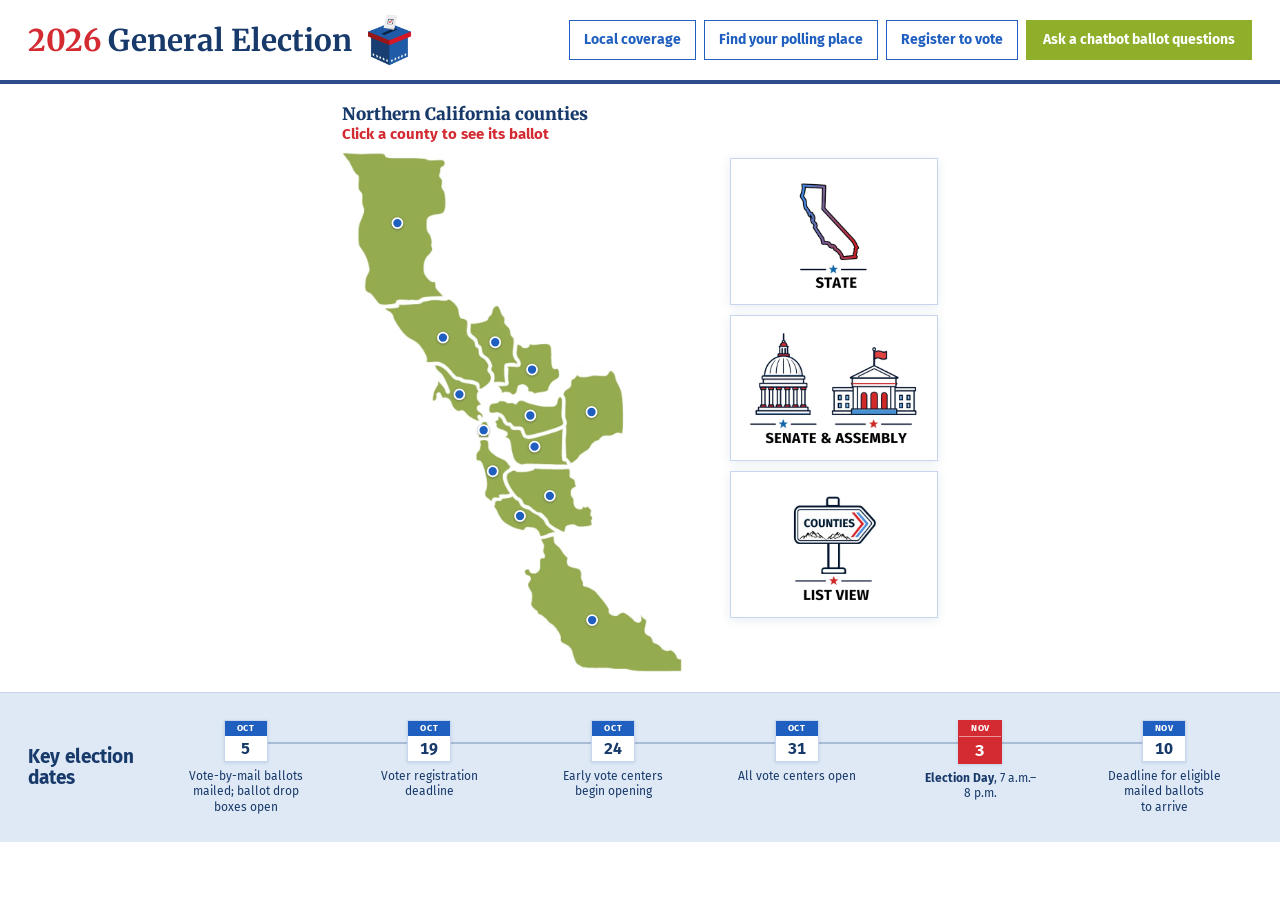
==== commit 10627ca8: "Typography and spacing tweaks, larger ballot box, tidier phone header and side buttons Co-Authored-B" ====
--- a/demo/index.html
+++ b/demo/index.html
@@ -4,7 +4,7 @@
 <meta charset="utf-8">
 <meta name="viewport" content="width=device-width, initial-scale=1">
 <title>2026 General Election Dashboard - demo</title>
-<link rel="preconnect" href="https://fonts.googleapis.com"><link href="https://fonts.googleapis.com/css2?family=Fira+Sans:wght@400;700&family=Merriweather:wght@700&display=swap" rel="stylesheet">
+<link rel="preconnect" href="https://fonts.googleapis.com"><link href="https://fonts.googleapis.com/css2?family=Fira+Sans:wght@400;700&family=Merriweather:wght@700;900&display=swap" rel="stylesheet">
 <link rel="stylesheet" href="../election-dashboard/assets/css/election-dashboard.css">
 <style>body{margin:0;background:#fff;}</style>
 </head>
--- a/election-dashboard/assets/css/election-dashboard.css
+++ b/election-dashboard/assets/css/election-dashboard.css
@@ -55,7 +55,7 @@
   margin: 0; white-space: nowrap;
 }
 .ed-title-year { color: var(--ed-red); }
-.ed-title-icon { height: 42px; width: auto; display: block; }
+.ed-title-icon { height: 58px; width: auto; display: block; }
 .ed-top-links { display: flex; gap: 8px; align-items: center; flex-wrap: wrap; }
 .ed-btn {
   display: inline-flex; align-items: center; height: 40px; padding: 0 14px;
@@ -87,9 +87,9 @@
 
 /* Map column */
 .ed-map-col { display: flex; flex-direction: column; min-height: 0; min-width: 0; }
-.ed-map-head { margin-bottom: 10px; }
-.ed-map-title { font-family: var(--ed-serif); font-size: 16px; font-weight: 700; color: var(--ed-navy); }
-.ed-map-sub { display: block; margin-top: 4px; font-size: 15px; font-weight: 700; line-height: 1.3; color: var(--ed-red); }
+.ed-map-head { margin-bottom: 8px; }
+.ed-map-title { font-family: var(--ed-serif); font-size: 17px; font-weight: 900; line-height: 1.2; color: var(--ed-navy); }
+.ed-map-sub { display: block; margin-top: 1px; font-size: 15px; font-weight: 700; line-height: 1.25; color: var(--ed-red); }
 .ed-map-wrap { position: relative; flex: 1 1 auto; min-height: 0; max-height: 100%; align-self: center; width: 100%; }  /* aspect-ratio is set inline from includes/map.json */
 .ed-map-art { display: block; width: 100%; height: 100%; object-fit: contain; user-select: none; -webkit-user-drag: none; }
 .ed-map-svg { position: absolute; inset: 0; width: 100%; height: 100%; overflow: visible; }
@@ -205,8 +205,8 @@
   border: 1px solid var(--ed-rule); background: #fff; box-shadow: var(--ed-shadow); text-decoration: none;
   transition: border-color .2s, transform .25s var(--ed-ease), box-shadow .25s var(--ed-ease);
 }
-.ed-nav-btn picture { display: block; width: 100%; }
-.ed-nav-btn img { width: 100%; height: auto; display: block; transition: transform .3s var(--ed-ease); }
+.ed-nav-btn picture { display: block; width: 100%; aspect-ratio: 3 / 2; }   /* icons scale to fill this box */
+.ed-nav-btn img { width: 100%; height: 100%; object-fit: contain; display: block; transition: transform .3s var(--ed-ease); }
 .ed-nav-btn span {
   font-size: 15px; font-weight: 700; letter-spacing: .06em; text-transform: uppercase; color: var(--ed-navy);
   text-align: center; position: relative;
@@ -225,11 +225,11 @@
 
 /* ---------- Key election dates ---------- */
 .ed-dates {
-  flex: none; display: flex; align-items: center; gap: 36px;
+  flex: none; display: flex; align-items: center; gap: 18px;
   min-height: 150px; padding: 18px 28px;
   background: var(--ed-tint-2); border-top: 1px solid var(--ed-rule); color: var(--ed-navy);
 }
-.ed-dates-title { flex: none; width: 120px; font-size: 19px; font-weight: 700; line-height: 1.15; }
+.ed-dates-title { flex: none; width: 112px; font-size: 19px; font-weight: 700; line-height: 1.15; align-self: center; }
 .ed-timeline {
   flex: 1 1 auto; min-width: 0; list-style: none; margin: 0; padding: 0;
   display: grid; grid-auto-flow: column; grid-auto-columns: 1fr; gap: 8px;
@@ -263,7 +263,12 @@
 }
 @container ed-root (max-width: 900px) {
   .ed-dashboard { min-height: 0; }
-  .ed-top { padding: 12px 16px; }
+  .ed-top { padding: 12px 16px 14px; gap: 12px; }
+  .ed-title { width: 100%; justify-content: center; }
+  .ed-title-text { font-size: 26px; }
+  .ed-title-icon { height: 44px; }
+  .ed-top-links { width: 100%; display: grid; grid-template-columns: 1fr 1fr; gap: 8px; }
+  .ed-btn { height: auto; min-height: 44px; padding: 6px 8px; justify-content: center; text-align: center; font-size: 13px; white-space: normal; line-height: 1.15; }
   .ed-main { grid-template-columns: 1fr; gap: 16px; padding: 16px; }
   .ed-map-col { align-items: center; }
   .ed-map-head { align-self: stretch; text-align: center; }
@@ -275,7 +280,8 @@
   .ed-ballot-scroll { max-height: calc(80vh - 90px); }
   .ed-ballot-title { font-size: 20px; }
   .ed-open-page { font-size: 12px; padding: 8px 10px; }
-  .ed-side-nav { flex-direction: row; }
+  .ed-side-nav { flex-direction: row; gap: 6px; margin: 0 -6px; }   /* pull out to the edges so the icons get more room */
+  .ed-nav-btn { padding: 4px 2px; flex: 1 1 0; }
   .ed-nav-btn:hover, .ed-nav-btn:focus-visible { transform: translateY(-4px); }
   .ed-dates { flex-direction: column; align-items: stretch; gap: 14px; padding: 18px 16px; }
   .ed-dates-title { width: auto; padding-top: 0; }
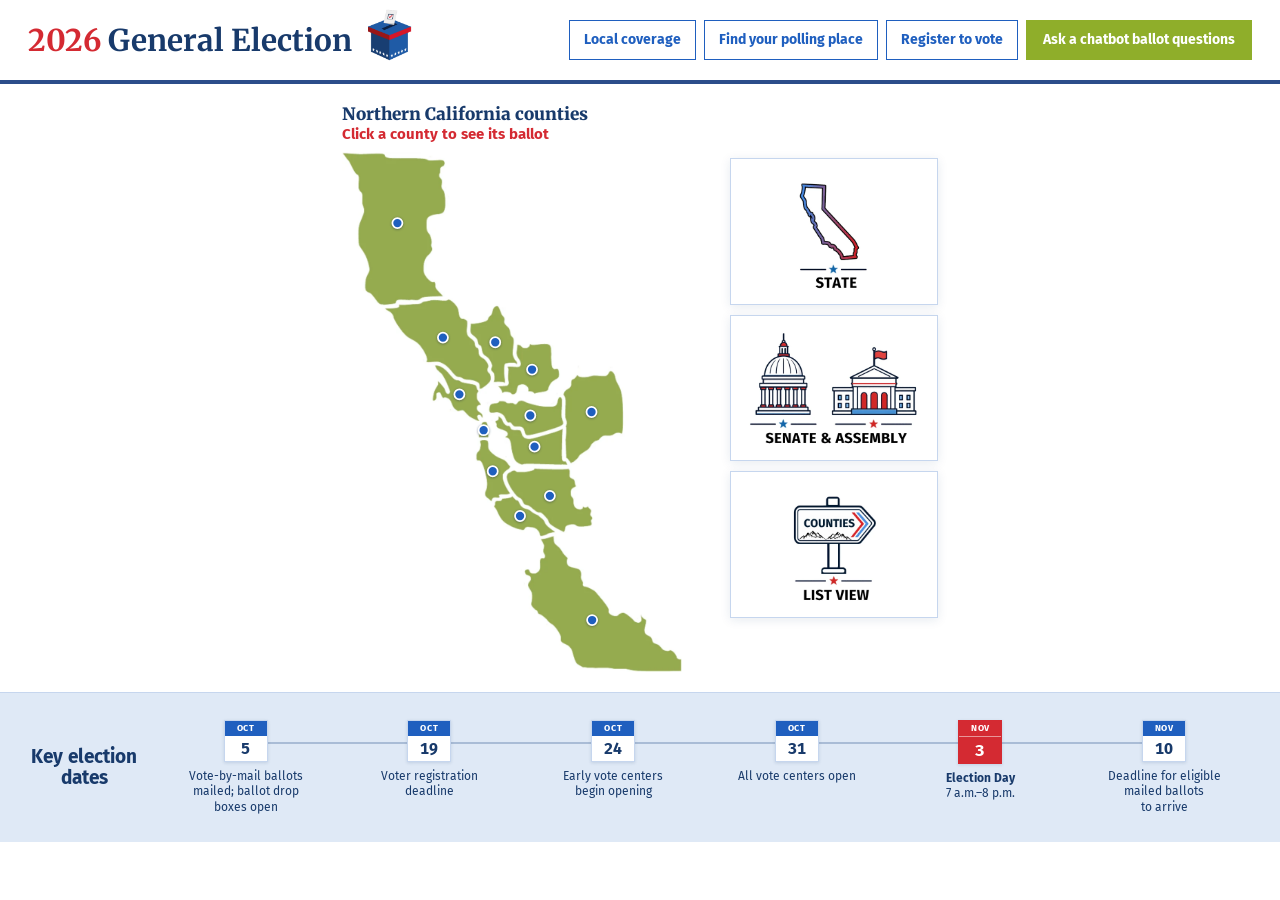
==== commit e38f2fcb: "Centre the ballot box on the title, centre the dates heading, break Election Day time onto its own l" ====
--- a/demo/index.html
+++ b/demo/index.html
@@ -115,7 +115,7 @@
 <li class="ed-date"><div class="ed-date-badge"><span class="ed-date-month">OCT</span><span class="ed-date-day">19</span></div><div class="ed-date-text">Voter registration deadline</div></li>
 <li class="ed-date"><div class="ed-date-badge"><span class="ed-date-month">OCT</span><span class="ed-date-day">24</span></div><div class="ed-date-text">Early vote centers begin opening</div></li>
 <li class="ed-date"><div class="ed-date-badge"><span class="ed-date-month">OCT</span><span class="ed-date-day">31</span></div><div class="ed-date-text">All vote centers open</div></li>
-<li class="ed-date is-highlight"><div class="ed-date-badge"><span class="ed-date-month">NOV</span><span class="ed-date-day">3</span></div><div class="ed-date-text"><b>Election Day</b>, 7 a.m.–8 p.m.</div></li>
+<li class="ed-date is-highlight"><div class="ed-date-badge"><span class="ed-date-month">NOV</span><span class="ed-date-day">3</span></div><div class="ed-date-text"><b>Election Day</b><br>7 a.m.–8 p.m.</div></li>
 <li class="ed-date"><div class="ed-date-badge"><span class="ed-date-month">NOV</span><span class="ed-date-day">10</span></div><div class="ed-date-text">Deadline for eligible mailed ballots to arrive</div></li>
 
 		</ol>
--- a/election-dashboard/assets/css/election-dashboard.css
+++ b/election-dashboard/assets/css/election-dashboard.css
@@ -55,7 +55,7 @@
   margin: 0; white-space: nowrap;
 }
 .ed-title-year { color: var(--ed-red); }
-.ed-title-icon { height: 58px; width: auto; display: block; }
+.ed-title-icon { height: 58px; width: auto; display: block; transform: translateY(-5px); }   /* the slip on top makes the box sit low; nudge up so the box centres on the text */
 .ed-top-links { display: flex; gap: 8px; align-items: center; flex-wrap: wrap; }
 .ed-btn {
   display: inline-flex; align-items: center; height: 40px; padding: 0 14px;
@@ -229,7 +229,7 @@
   min-height: 150px; padding: 18px 28px;
   background: var(--ed-tint-2); border-top: 1px solid var(--ed-rule); color: var(--ed-navy);
 }
-.ed-dates-title { flex: none; width: 112px; font-size: 19px; font-weight: 700; line-height: 1.15; align-self: center; }
+.ed-dates-title { flex: none; width: 112px; font-size: 19px; font-weight: 700; line-height: 1.15; align-self: center; text-align: center; }
 .ed-timeline {
   flex: 1 1 auto; min-width: 0; list-style: none; margin: 0; padding: 0;
   display: grid; grid-auto-flow: column; grid-auto-columns: 1fr; gap: 8px;
@@ -284,7 +284,7 @@
   .ed-nav-btn { padding: 4px 2px; flex: 1 1 0; }
   .ed-nav-btn:hover, .ed-nav-btn:focus-visible { transform: translateY(-4px); }
   .ed-dates { flex-direction: column; align-items: stretch; gap: 14px; padding: 18px 16px; }
-  .ed-dates-title { width: auto; padding-top: 0; }
+  .ed-dates-title { width: auto; padding-top: 0; text-align: left; }
   .ed-timeline { grid-auto-flow: row; grid-auto-columns: auto; grid-template-columns: 1fr; gap: 10px; }
   .ed-timeline::before { display: none; }
   .ed-date { flex-direction: row; text-align: left; gap: 12px; align-items: center; }
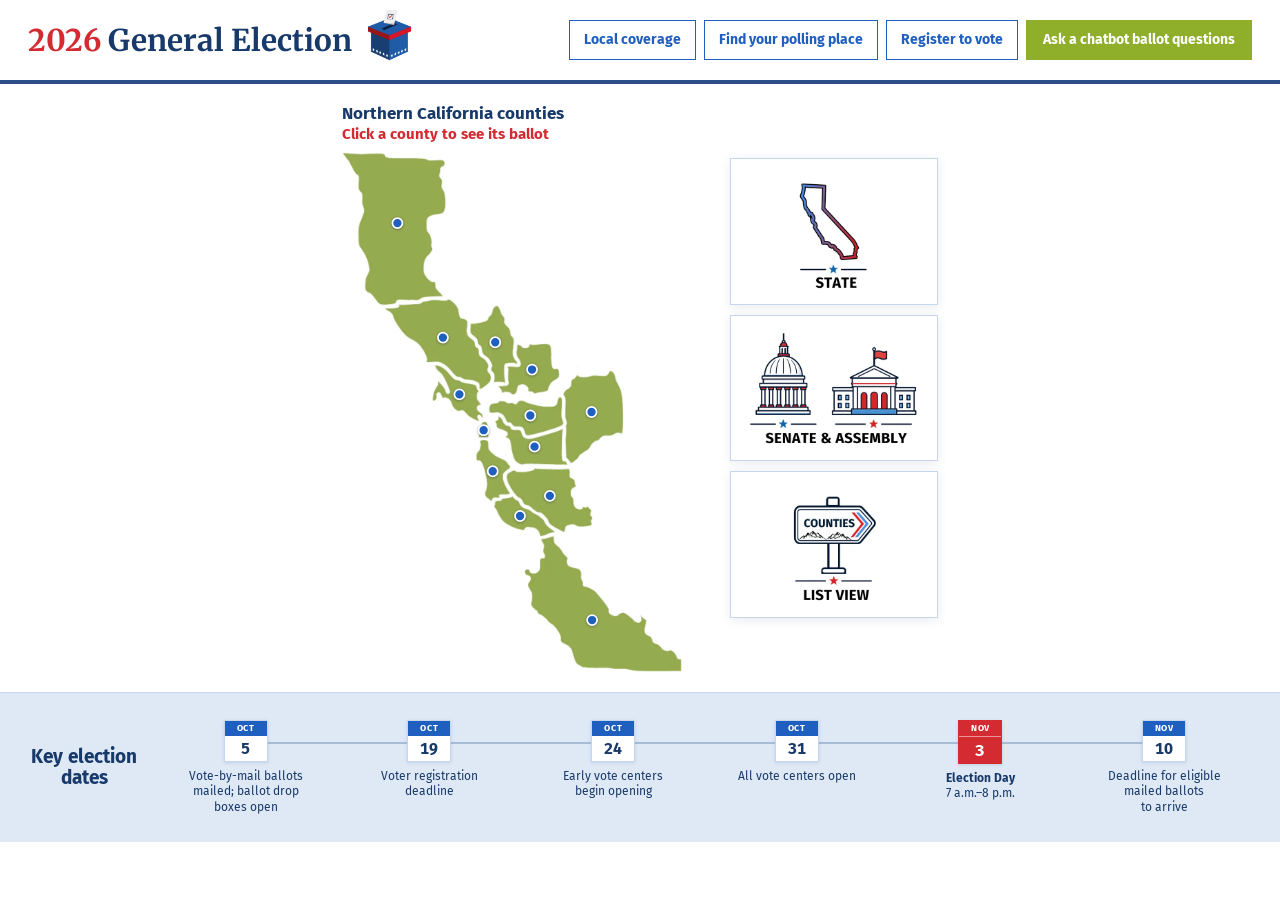
==== commit cd82e821: "1.2.0: green hover pop, theme-proof button styles, matching map heading font, pull_up option Co-Auth" ====
--- a/demo/index.html
+++ b/demo/index.html
@@ -22,7 +22,7 @@
 			<a class="ed-btn" href="#local-coverage">Local coverage</a>
 <a class="ed-btn" href="https://www.sos.ca.gov/elections/polling-place">Find your polling place</a>
 <a class="ed-btn" href="https://registertovote.ca.gov/">Register to vote</a>
-<a class="ed-btn ed-btn-green" href="#">Ask a chatbot ballot questions</a>
+<a class="ed-btn ed-btn-green" href="https://localnewsmatters.org/votemate/">Ask a chatbot ballot questions</a>
 
 		</nav>
 	</header>
@@ -51,7 +51,6 @@
 <clipPath id="ed-clip-monterey" clipPathUnits="userSpaceOnUse"><use href="#ed-p-monterey"/></clipPath>
 <clipPath id="ed-clip-san-francisco" clipPathUnits="userSpaceOnUse"><use href="#ed-p-san-francisco"/></clipPath>
 </defs>
-<g class="ed-lift" aria-hidden="true"><g class="ed-lift-clip"><image href="../election-dashboard/assets/img/map-art.webp" width="1755" height="2683"/></g></g>
 <g class="ed-counties">
 <path id="ed-p-mendocino" class="ed-county" data-county="mendocino" d="M3,1 3,17 30,51 60,108 79,127 78,187 98,220 98,268 107,306 79,385 78,457 81,482 121,550 135,601 115,657 113,704 117,717 145,736 184,784 214,794 276,787 293,768 391,770 427,754 521,748 523,736 490,699 484,668 460,661 436,635 427,613 427,587 439,548 463,522 471,506 465,438 443,395 444,349 454,337 467,331 522,319 536,298 536,215 520,180 522,145 508,123 513,86 535,64 532,44 511,34 448,36 421,27 249,25 230,20 224,9 208,2Z" tabindex="0" role="button" aria-label="Mendocino County"><title>Mendocino County</title></path>
 <path id="ed-p-sonoma" class="ed-county" data-county="sonoma" d="M220,804 220,814 251,836 272,883 309,935 334,959 377,984 399,1004 429,1055 433,1088 496,1088 515,1095 537,1110 586,1162 638,1180 675,1184 698,1194 703,1219 709,1226 723,1225 741,1214 770,1185 774,1160 770,1144 757,1127 762,1107 759,1092 747,1072 715,1046 709,1012 694,999 688,974 652,938 651,869 643,860 615,850 602,800 568,762 553,755 536,760 456,758 417,766 396,777 297,781 289,785 286,796 228,800Z" tabindex="0" role="button" aria-label="Sonoma County"><title>Sonoma County</title></path>
--- a/election-dashboard/assets/css/election-dashboard.css
+++ b/election-dashboard/assets/css/election-dashboard.css
@@ -2,7 +2,7 @@
    All rules are scoped under .ed-dashboard so the widget can live inside any theme.
    Layout breakpoints respond to the width of .ed-root (a container query), so the
    dashboard stacks when the space it sits in is narrow, not only on small screens. */
-.ed-root { container: ed-root / inline-size; width: 100%; }
+.ed-root { container: ed-root / inline-size; width: 100%; margin-top: var(--ed-pull-up, 0); }
 .ed-dashboard {
   --ed-navy: #183a6b;
   --ed-blue: #1f5fbf;
@@ -57,15 +57,17 @@
 .ed-title-year { color: var(--ed-red); }
 .ed-title-icon { height: 58px; width: auto; display: block; transform: translateY(-5px); }   /* the slip on top makes the box sit low; nudge up so the box centres on the text */
 .ed-top-links { display: flex; gap: 8px; align-items: center; flex-wrap: wrap; }
-.ed-btn {
-  display: inline-flex; align-items: center; height: 40px; padding: 0 14px;
-  border: 1.5px solid var(--ed-blue); border-radius: 0; background: #fff;
-  font-size: 14px; font-weight: 700; color: var(--ed-blue); text-decoration: none; white-space: nowrap;
+/* Written with extra specificity and !important on the properties themes like to restyle on links */
+.ed-dashboard a.ed-btn {
+  display: inline-flex; align-items: center; height: 40px; padding: 0 14px; margin: 0;
+  border: 1.5px solid var(--ed-blue); border-radius: 0; background: #fff; box-shadow: none;
+  font-family: var(--ed-font); font-size: 14px; font-weight: 700; line-height: 1; letter-spacing: 0;
+  color: var(--ed-blue) !important; text-decoration: none !important; text-transform: none; white-space: nowrap;
   transition: background .15s, color .15s, transform .15s;
 }
-.ed-btn:hover, .ed-btn:focus-visible { background: var(--ed-blue); color: #fff; text-decoration: none; }
-.ed-btn-green { background: var(--ed-green); border-color: var(--ed-green); color: #fff; padding: 0 16px; }
-.ed-btn-green:hover, .ed-btn-green:focus-visible { background: var(--ed-green-dark); border-color: var(--ed-green-dark); }
+.ed-dashboard a.ed-btn:hover, .ed-dashboard a.ed-btn:focus-visible { background: var(--ed-blue); color: #fff !important; }
+.ed-dashboard a.ed-btn-green { background: var(--ed-green); border-color: var(--ed-green); color: #fff !important; padding: 0 16px; }
+.ed-dashboard a.ed-btn-green:hover, .ed-dashboard a.ed-btn-green:focus-visible { background: var(--ed-green-dark); border-color: var(--ed-green-dark); }
 
 /* ---------- Main grid ----------
    Idle: the map and the three buttons sit together in the middle (the centre column is 0 wide).
@@ -88,13 +90,25 @@
 /* Map column */
 .ed-map-col { display: flex; flex-direction: column; min-height: 0; min-width: 0; }
 .ed-map-head { margin-bottom: 8px; }
-.ed-map-title { font-family: var(--ed-serif); font-size: 17px; font-weight: 900; line-height: 1.2; color: var(--ed-navy); }
+.ed-map-title { font-family: var(--ed-font); font-size: 17px; font-weight: 700; line-height: 1.2; color: var(--ed-navy); }
 .ed-map-sub { display: block; margin-top: 1px; font-size: 15px; font-weight: 700; line-height: 1.25; color: var(--ed-red); }
 .ed-map-wrap { position: relative; flex: 1 1 auto; min-height: 0; max-height: 100%; align-self: center; width: 100%; }  /* aspect-ratio is set inline from includes/map.json */
 .ed-map-art { display: block; width: 100%; height: 100%; object-fit: contain; user-select: none; -webkit-user-drag: none; }
 .ed-map-svg { position: absolute; inset: 0; width: 100%; height: 100%; overflow: visible; }
 
-.ed-county { fill: rgba(255,255,255,0); stroke: none; cursor: pointer; outline: none; }
+.ed-county {
+  fill: rgba(255,255,255,0); stroke: none; cursor: pointer; outline: none;
+  transform-box: fill-box; transform-origin: center;
+  transition: fill .18s, transform .22s var(--ed-ease), filter .22s;
+}
+/* hovered: a brighter green, a thin white edge, and a slight scale-up with a shadow so it pops forward */
+.ed-county.is-hover, .ed-county:focus-visible {
+  fill: #b3d255; stroke: #fff; stroke-width: 6; stroke-linejoin: round;
+  transform: scale(1.04);
+  filter: drop-shadow(0 10px 10px rgba(24,58,107,.35));
+}
+/* selected: a deeper green that stays until the ballot is closed */
+.ed-county.is-pinned { fill: #7e9c34; stroke: #fff; stroke-width: 6; stroke-linejoin: round; }
 .ed-county:focus-visible { stroke: var(--ed-blue); stroke-width: 10; stroke-dasharray: 18 12; }
 
 /* Marker dots at each county, like the mockup */
@@ -106,15 +120,6 @@
 .ed-marker.is-hover { fill: var(--ed-navy); r: 36; }
 .ed-marker.is-pinned { fill: var(--ed-red); r: 36; }
 
-/* Lift: a copy of the artwork clipped to the hovered county, nudged up */
-.ed-lift {
-  display: none; pointer-events: none;
-  filter: brightness(1.08) drop-shadow(0 14px 12px rgba(24,58,107,.45));
-  transform: translate(-16px, -22px);
-}
-.ed-lift.is-on { display: block; animation: ed-lift-in .22s var(--ed-ease); }
-.ed-lift.is-pinned { transform: translate(-6px, -8px); filter: brightness(1.06) drop-shadow(0 8px 6px rgba(24,58,107,.4)); }
-@keyframes ed-lift-in { from { opacity: 0; transform: translate(0,0); } to { opacity: 1; } }
 
 .ed-map-tip {
   position: absolute; pointer-events: none; z-index: 5;
@@ -144,12 +149,12 @@
 }
 .ed-ballot-head img { width: 54px; height: 54px; border-radius: 50%; object-fit: contain; background: #fff; flex: none; }
 .ed-ballot-title { flex: 1 1 auto; margin: 0; font-family: var(--ed-font); font-size: 26px; font-weight: 700; line-height: 1.15; color: var(--ed-ink); }
-.ed-open-page {
-  flex: none; background: #fff; padding: 10px 14px; font-size: 15px; font-weight: 700; letter-spacing: .02em;
-  color: var(--ed-ink-2); text-decoration: underline; box-shadow: 0 0 0 1px #d6e3f5; white-space: nowrap;
+.ed-dashboard a.ed-open-page {
+  flex: none; background: #fff; padding: 10px 14px; font-family: var(--ed-font); font-size: 15px; font-weight: 700; letter-spacing: .02em;
+  color: var(--ed-ink-2) !important; text-decoration: underline; box-shadow: 0 0 0 1px #d6e3f5; white-space: nowrap;
   text-transform: uppercase; transition: color .15s, box-shadow .15s;
 }
-.ed-open-page:hover { color: var(--ed-navy); box-shadow: 0 0 0 1px #4a8fe0; }
+.ed-dashboard a.ed-open-page:hover { color: var(--ed-navy) !important; box-shadow: 0 0 0 1px #4a8fe0; }
 .ed-close {
   appearance: none; border: 0; background: transparent; width: 32px; height: 32px; border-radius: 50%;
   font-size: 24px; line-height: 1; color: var(--ed-muted); cursor: pointer; flex: none;
@@ -200,9 +205,9 @@
 
 /* Side nav: three stacked buttons */
 .ed-side-nav { display: flex; flex-direction: column; gap: 10px; justify-content: center; min-width: 0; }
-.ed-nav-btn {
+.ed-dashboard a.ed-nav-btn {
   display: flex; flex-direction: column; align-items: center; gap: 6px; padding: 10px 12px;
-  border: 1px solid var(--ed-rule); background: #fff; box-shadow: var(--ed-shadow); text-decoration: none;
+  border: 1px solid var(--ed-rule); background: #fff; box-shadow: var(--ed-shadow); text-decoration: none !important;
   transition: border-color .2s, transform .25s var(--ed-ease), box-shadow .25s var(--ed-ease);
 }
 .ed-nav-btn picture { display: block; width: 100%; aspect-ratio: 3 / 2; }   /* icons scale to fill this box */
@@ -263,12 +268,12 @@
 }
 @container ed-root (max-width: 900px) {
   .ed-dashboard { min-height: 0; }
-  .ed-top { padding: 12px 16px 14px; gap: 12px; }
-  .ed-title { width: 100%; justify-content: center; }
+  .ed-top { padding: 12px 16px 14px; gap: 12px; border-bottom: 0; }
+  .ed-title { width: 100%; justify-content: center; padding-bottom: 10px; border-bottom: 4px solid #2c4d8a; }   /* rule sits under the title, above the buttons */
   .ed-title-text { font-size: 26px; }
   .ed-title-icon { height: 44px; }
   .ed-top-links { width: 100%; display: grid; grid-template-columns: 1fr 1fr; gap: 8px; }
-  .ed-btn { height: auto; min-height: 44px; padding: 6px 8px; justify-content: center; text-align: center; font-size: 13px; white-space: normal; line-height: 1.15; }
+  .ed-dashboard a.ed-btn { height: auto; min-height: 44px; padding: 6px 8px; justify-content: center; text-align: center; font-size: 13px; white-space: normal; line-height: 1.15; }
   .ed-main { grid-template-columns: 1fr; gap: 16px; padding: 16px; }
   .ed-map-col { align-items: center; }
   .ed-map-head { align-self: stretch; text-align: center; }
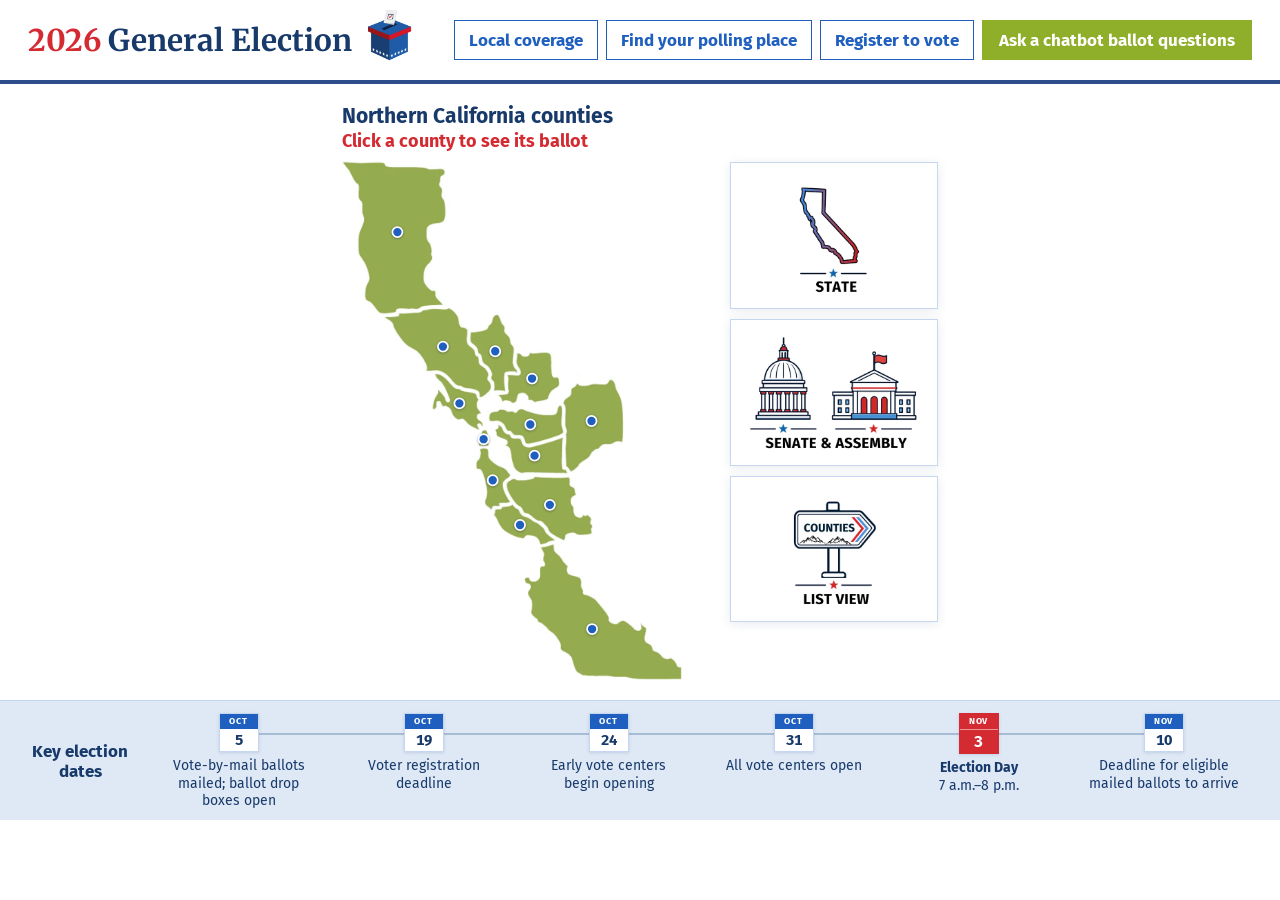
==== commit 94100783: "1.3.4: no duplicate county banner in the ballot; election title in the header; search filters the pa" ====
--- a/demo/index.html
+++ b/demo/index.html
@@ -88,7 +88,7 @@
 			<div class="ed-ballot">
 				<div class="ed-ballot-head">
 					<img alt="" width="54" height="54" decoding="async">
-					<h3 class="ed-ballot-title"></h3>
+					<div class="ed-ballot-titles"><h3 class="ed-ballot-title"></h3><div class="ed-ballot-sub" hidden></div></div>
 					<a class="ed-open-page" href="#" target="_blank" rel="noopener" hidden>Full page &#8599;</a>
 					<button type="button" class="ed-close" aria-label="Close ballot">&times;</button>
 				</div>
@@ -121,19 +121,26 @@
 	</footer>
 
 	<p class="ed-sr" aria-live="polite"></p>
-	<template data-ballot="mendocino"><div class="ed-group">
-  <h3>City of Fort Bragg</h3>
-  <div class="ed-contest">
-    <h4>Measure B</h4>
-    <p>Fort Bragg Fire Protection Measure. To maintain reliable local fire protection services; replace aging fire engines and emergency response equipment; keep funds locally controlled and unavailable for State use; and require annual audit and public reporting, shall the City of Fort Bragg authorize a $50 annual parcel tax for 10 years, generating approximately $123,900 annually?</p>
-  </div>
-</div>
-<div class="ed-group">
-  <h3>City of Point Arena</h3>
-  <div class="ed-contest">
-    <h4>Measure C</h4>
-    <p>Shall Ordinance No. 247 amending Chapter 3.30.030 of the Point Arena Municipal Code to increase the City of Point Arena's existing Transient Occupancy Tax (a bed tax paid when overnight visitors rent a room) from twelve percent (12%) to fourteen percent (14%) to fund public services and maintain public areas, effective April 1, 2027, which proposed rate increase and amendment is anticipated to raise an additional $35,833 per year in revenue and which will continue until repealed by the City Council or the city voters, be adopted?</p>
-  </div>
+	<template data-ballot="mendocino"><style>
+.lnm-results-widget, .lnm-results-widget * { box-sizing: border-box; margin: 0; padding: 0; }
+.lnm-results-widget { font-family: Arial, sans-serif; }
+.lnm-results-widget .lnm-county-banner { background-color: #1a3668; color: white; padding: 14px 18px; border-radius: 5px; margin-bottom: 12px; text-align: center; }
+.lnm-results-widget .lnm-county-name { font-size: 22px; font-weight: 700; line-height: 1.2; }
+.lnm-results-widget .lnm-election-title { font-size: 13px; color: #accf00; text-transform: uppercase; letter-spacing: 0.06em; margin-top: 4px; }
+.lnm-results-widget .race-box { background-color: white; border: 1px solid #ddd; border-radius: 5px; margin-bottom: 20px; overflow: hidden; }
+.lnm-results-widget .race-title { background-color: #1a3668; color: white; padding: 10px 14px; font-weight: bold; font-size: 1em; }
+.lnm-results-widget .measure-block { padding: 16px; }
+.lnm-results-widget .measure-name { font-size: 1.15em; font-weight: 700; color: #1a3668; margin-bottom: 6px; }
+.lnm-results-widget .measure-desc { font-size: 0.88em; color: #555; line-height: 1.55; }
+.lnm-results-widget .search-wrap { margin-bottom: 16px; }
+.lnm-results-widget .search-input { width: 100%; padding: 10px 16px; font-size: 15px; border: 1px solid #ccc; border-radius: 6px; }
+</style>
+<div class="lnm-results-widget">
+<div class="lnm-county-banner"><div class="lnm-county-name">Mendocino County</div><div class="lnm-election-title">November 3, 2026 General Election</div></div>
+<div class="search-wrap"><input class="search-input" placeholder="Search for measures, candidates, contests…" type="text"></div>
+<div class="no-results">No results found.</div>
+<div class="race-box"><div class="race-title">City of Fort Bragg</div><div class="measure-block"><div class="measure-name">Measure B</div><div class="measure-desc">Fort Bragg Fire Protection Measure. To maintain reliable local fire protection services; replace aging fire engines and emergency response equipment; keep funds locally controlled and unavailable for State use; and require annual audit and public reporting, shall the City of Fort Bragg authorize a $50 annual parcel tax for 10 years, generating approximately $123,900 annually?</div></div></div>
+<div class="race-box"><div class="race-title">City of Point Arena</div><div class="measure-block"><div class="measure-name">Measure C</div><div class="measure-desc">Shall Ordinance No. 247 amending Chapter 3.30.030 of the Point Arena Municipal Code to increase the City of Point Arena's existing Transient Occupancy Tax (a bed tax paid when overnight visitors rent a room) from twelve percent (12%) to fourteen percent (14%) to fund public services and maintain public areas, effective April 1, 2027, which proposed rate increase and amendment is anticipated to raise an additional $35,833 per year in revenue and which will continue until repealed by the City Council or the city voters, be adopted?</div></div></div>
 </div>
 </template>
 	<template data-ballot="sonoma"><!-- PLACEHOLDER — replace this file with the Sonoma County ballot preview (see README: "Wiring up your ballots"). -->
--- a/election-dashboard/assets/css/election-dashboard.css
+++ b/election-dashboard/assets/css/election-dashboard.css
@@ -61,7 +61,7 @@
 .ed-dashboard a.ed-btn {
   display: inline-flex; align-items: center; height: 40px; padding: 0 14px; margin: 0;
   border: 1.5px solid var(--ed-blue); border-radius: 0; background: #fff; box-shadow: none;
-  font-family: var(--ed-font); font-size: 14px; font-weight: 700; line-height: 1; letter-spacing: 0;
+  font-family: var(--ed-font); font-size: 17px; font-weight: 700; line-height: 1; letter-spacing: 0;
   color: var(--ed-blue) !important; text-decoration: none !important; text-transform: none; white-space: nowrap;
   transition: background .15s, color .15s, transform .15s;
 }
@@ -90,9 +90,9 @@
 /* Map column */
 .ed-map-col { display: flex; flex-direction: column; min-height: 0; min-width: 0; }
 .ed-map-head { margin-bottom: 8px; }
-.ed-map-title { font-family: var(--ed-font); font-size: 17px; font-weight: 700; line-height: 1.2; color: var(--ed-navy); }
-.ed-map-sub { display: block; margin-top: 1px; font-size: 15px; font-weight: 700; line-height: 1.25; color: var(--ed-red); }
-.ed-map-wrap { position: relative; flex: 1 1 auto; min-height: 0; max-height: 100%; align-self: center; width: 100%; }  /* aspect-ratio is set inline from includes/map.json */
+.ed-map-title { font-family: var(--ed-font); font-size: 21px; font-weight: 700; line-height: 1.2; color: var(--ed-navy); }
+.ed-map-sub { display: block; margin-top: 1px; font-size: 18px; font-weight: 700; line-height: 1.25; color: var(--ed-red); }
+.ed-map-wrap { position: relative; flex: 1 1 auto; min-height: 0; width: auto; max-width: 100%; align-self: center; }  /* aspect-ratio is set inline from includes/map.json; the map scales to the height available */
 .ed-map-art { display: block; width: 100%; height: 100%; object-fit: contain; user-select: none; -webkit-user-drag: none; }
 .ed-map-svg { position: absolute; inset: 0; width: 100%; height: 100%; overflow: visible; }
 
@@ -148,7 +148,9 @@
   padding: 12px 18px; background: var(--ed-tint); border-bottom: 1px solid var(--ed-rule);
 }
 .ed-ballot-head img { width: 54px; height: 54px; border-radius: 50%; object-fit: contain; background: #fff; flex: none; }
-.ed-ballot-title { flex: 1 1 auto; margin: 0; font-family: var(--ed-font); font-size: 26px; font-weight: 700; line-height: 1.15; color: var(--ed-ink); }
+.ed-ballot-titles { flex: 1 1 auto; min-width: 0; }
+.ed-ballot-title { margin: 0; font-family: var(--ed-font); font-size: 24px; font-weight: 700; line-height: 1.1; color: var(--ed-ink); }
+.ed-ballot-sub { margin-top: 2px; font-size: 11px; font-weight: 700; letter-spacing: .06em; text-transform: uppercase; color: var(--ed-blue); }
 .ed-dashboard a.ed-open-page {
   flex: none; background: #fff; padding: 10px 14px; font-family: var(--ed-font); font-size: 15px; font-weight: 700; letter-spacing: .02em;
   color: var(--ed-ink-2) !important; text-decoration: underline; box-shadow: 0 0 0 1px #d6e3f5; white-space: nowrap;
@@ -163,30 +165,31 @@
 
 .ed-ballot-scroll {
   flex: 1 1 auto; min-height: 0; overflow: auto; overscroll-behavior: contain;
-  padding: 14px 18px 18px; display: flex; flex-direction: column; gap: 14px;
+  padding: 10px 16px 14px; display: flex; flex-direction: column; gap: 10px;
   scrollbar-width: thin; scrollbar-color: #9fb0d8 #eef1f8;
 }
 .ed-search { flex: none; }
 .ed-search input {
-  width: 100%; height: 42px; border: 1.5px solid var(--ed-line); border-radius: 0; padding: 0 14px;
-  font: inherit; font-size: 16px; color: var(--ed-ink); outline: none; background: #fff;
+  width: 100%; height: 38px; border: 1.5px solid var(--ed-line); border-radius: 0; padding: 0 12px;
+  font: inherit; font-size: 14px; color: var(--ed-ink); outline: none; background: #fff;
 }
 .ed-search input:focus { border-color: #4a8fe0; }
 .ed-search input::placeholder { color: #8a8d93; }
 
-.ed-ballot-body { display: flex; flex-direction: column; gap: 14px; font-size: 14px; line-height: 1.6; color: var(--ed-ink-2); }
+.ed-ballot-body { display: flex; flex-direction: column; gap: 10px; font-size: 13px; line-height: 1.5; color: var(--ed-ink-2); }
 .ed-ballot-body > * { margin: 0; }
 .ed-ballot-body .ed-contest { border: 1px solid var(--ed-line); overflow: hidden; }
 .ed-ballot-body .ed-auto-section > :first-child:is(h1,h2,h3,h4) {
-  background: var(--ed-navy); color: #fff; font-size: 16px; font-weight: 700; padding: 11px 18px; margin: 0;
-}
-.ed-ballot-body .ed-auto-section > :not(:first-child) { margin: 0 18px; }
-.ed-ballot-body .ed-auto-section > :nth-child(2) { margin-top: 14px; }
-.ed-ballot-body .ed-auto-section > :last-child { margin-bottom: 16px; }
-.ed-ballot-body .ed-auto-section h4, .ed-ballot-body .ed-auto-section h5 { font-size: 19px; font-weight: 700; color: var(--ed-ink); margin: 14px 18px 6px; }
-.ed-ballot-body p { text-wrap: pretty; }
+  background: var(--ed-navy); color: #fff; font-size: 14px; font-weight: 700; padding: 8px 14px; margin: 0;
+}
+.ed-ballot-body .ed-auto-section > :not(:first-child) { margin: 0 14px; }
+.ed-ballot-body .ed-auto-section > :nth-child(2) { margin-top: 10px; }
+.ed-ballot-body .ed-auto-section > :last-child { margin-bottom: 12px; }
+.ed-ballot-body .ed-auto-section h4, .ed-ballot-body .ed-auto-section h5 { font-size: 16px; font-weight: 700; color: var(--ed-ink); margin: 10px 14px 4px; }
+.ed-ballot-body p { text-wrap: pretty; margin: 0 0 6px; }
+.ed-ballot-body .ed-auto-section p, .ed-ballot-body .ed-auto-section ul, .ed-ballot-body .ed-auto-section ol { margin-bottom: 6px; }
 .ed-ballot-body ul, .ed-ballot-body ol { padding-left: 18px; }
-.ed-ballot-body table { width: 100%; border-collapse: collapse; font-size: 13px; }
+.ed-ballot-body table { width: 100%; border-collapse: collapse; font-size: 12px; }
 .ed-ballot-body th, .ed-ballot-body td { border: 1px solid var(--ed-line); padding: 5px 8px; text-align: left; vertical-align: top; }
 .ed-ballot-body th { background: var(--ed-tint); }
 .ed-ballot-body a { color: var(--ed-blue); }
@@ -198,10 +201,10 @@
 .ed-ballot-body iframe.ed-frame { width: 100%; height: 520px; border: 0; display: block; }
 /* hand-written fragments (ballots/*.html) use .ed-group > h3 + .ed-contest; map that to the same look */
 .ed-ballot-body .ed-group { border: 1px solid var(--ed-line); }
-.ed-ballot-body .ed-group > h3 { background: var(--ed-navy); color: #fff; font-size: 16px; font-weight: 700; padding: 11px 18px; margin: 0; }
-.ed-ballot-body .ed-group .ed-contest { border: 0; padding: 14px 18px 16px; }
-.ed-ballot-body .ed-group .ed-contest > * { margin: 0 0 6px; }
-.ed-ballot-body .ed-group .ed-contest > h4 { font-size: 19px; font-weight: 700; color: var(--ed-ink); margin: 0 0 6px; }
+.ed-ballot-body .ed-group > h3 { background: var(--ed-navy); color: #fff; font-size: 14px; font-weight: 700; padding: 8px 14px; margin: 0; }
+.ed-ballot-body .ed-group .ed-contest { border: 0; padding: 10px 14px 12px; }
+.ed-ballot-body .ed-group .ed-contest > * { margin: 0 0 5px; }
+.ed-ballot-body .ed-group .ed-contest > h4 { font-size: 16px; font-weight: 700; color: var(--ed-ink); margin: 0 0 4px; }
 
 /* Side nav: three stacked buttons */
 .ed-side-nav { display: flex; flex-direction: column; gap: 10px; justify-content: center; min-width: 0; }
@@ -228,13 +231,36 @@
 .ed-nav-btn:hover img, .ed-nav-btn:focus-visible img { transform: scale(1.06); }
 .ed-nav-btn:hover span::after, .ed-nav-btn:focus-visible span::after { left: 0; right: 0; }
 
+/* ---------- Fit-to-screen mode ([election_dashboard fit="screen"]) ----------
+   The script sets --ed-fit-height to the space between the dashboard's top and the bottom of the
+   window, so the whole dashboard is visible without scrolling. Everything tightens a little. */
+.ed-dashboard.ed-compact { --ed-map-col: 300px; --ed-nav-col: 164px; min-height: 0; height: var(--ed-fit-height, auto); }
+.ed-compact .ed-top { min-height: 64px; padding: 8px 24px; }
+.ed-compact .ed-title-text { font-size: 26px; }
+.ed-compact .ed-title-icon { height: 48px; }
+.ed-compact .ed-dashboard a.ed-btn, .ed-dashboard.ed-compact a.ed-btn { height: 38px; font-size: 16px; padding: 0 12px; }
+.ed-compact .ed-main { padding: 10px 24px 8px; gap: 20px; }
+.ed-compact .ed-map-head { margin-bottom: 4px; }
+.ed-compact .ed-map-title { font-size: 19px; }
+.ed-compact .ed-map-sub { font-size: 16px; }
+.ed-compact .ed-side-nav { min-height: 0; gap: 8px; }
+.ed-dashboard.ed-compact a.ed-nav-btn { padding: 6px 8px; min-height: 0; flex: 0 1 auto; }
+.ed-compact .ed-nav-btn picture { max-height: 100%; }
+.ed-compact .ed-ballot-head { padding: 8px 14px; gap: 12px; }
+.ed-compact .ed-ballot-head img { width: 44px; height: 44px; }
+.ed-compact .ed-ballot-title { font-size: 21px; }
+.ed-compact .ed-dates { padding: 8px 24px; gap: 14px; }
+.ed-compact .ed-dates-title { font-size: 16px; width: 96px; }
+.ed-compact .ed-date-text { font-size: 13.5px; }
+.ed-compact .ed-date-badge { width: 40px; }
+
 /* ---------- Key election dates ---------- */
 .ed-dates {
   flex: none; display: flex; align-items: center; gap: 18px;
-  min-height: 150px; padding: 18px 28px;
+  min-height: 0; padding: 12px 28px 10px;
   background: var(--ed-tint-2); border-top: 1px solid var(--ed-rule); color: var(--ed-navy);
 }
-.ed-dates-title { flex: none; width: 112px; font-size: 19px; font-weight: 700; line-height: 1.15; align-self: center; text-align: center; }
+.ed-dates-title { flex: none; width: 104px; font-size: 17px; font-weight: 700; line-height: 1.15; align-self: center; text-align: center; }
 .ed-timeline {
   flex: 1 1 auto; min-width: 0; list-style: none; margin: 0; padding: 0;
   display: grid; grid-auto-flow: column; grid-auto-columns: 1fr; gap: 8px;
@@ -242,22 +268,22 @@
 }
 /* the connecting line runs through the middle of the badges, from first to last badge */
 .ed-timeline::before {
-  content: ""; position: absolute; top: 22px; height: 2px; background: #a9bcd6;
+  content: ""; position: absolute; top: 20px; height: 2px; background: #a9bcd6;
   left: calc(100% / 12); right: calc(100% / 12);   /* half a column in from each edge */
 }
 .ed-timeline { --ed-cols: 6; }
 .ed-timeline::before { left: calc(50% / var(--ed-cols)); right: calc(50% / var(--ed-cols)); }
-.ed-date { position: relative; display: flex; flex-direction: column; align-items: center; text-align: center; gap: 7px; min-width: 0; }
+.ed-date { position: relative; display: flex; flex-direction: column; align-items: center; text-align: center; gap: 5px; min-width: 0; }
 .ed-date-badge {
-  width: 44px; border: 1.5px solid var(--ed-rule); background: #fff; box-shadow: 0 1px 3px rgba(24,58,107,.15);
+  width: 40px; border: 1.5px solid var(--ed-rule); background: #fff; box-shadow: 0 1px 3px rgba(24,58,107,.15);
   text-align: center; line-height: 1; display: flex; flex-direction: column;
 }
 .ed-date-month { background: var(--ed-blue); color: #fff; font-size: 9px; font-weight: 700; letter-spacing: .08em; padding: 3px 0; }
-.ed-date-day { font-size: 16px; font-weight: 700; color: var(--ed-navy); padding: 5px 0 4px; font-variant-numeric: tabular-nums; }
+.ed-date-day { font-size: 15px; font-weight: 700; color: var(--ed-navy); padding: 4px 0 3px; font-variant-numeric: tabular-nums; }
 .ed-date.is-highlight .ed-date-badge { border-color: var(--ed-red); background: var(--ed-red); }
 .ed-date.is-highlight .ed-date-month { background: var(--ed-red); border-bottom: 1px solid rgba(255,255,255,.5); }
-.ed-date.is-highlight .ed-date-day { color: #fff; font-size: 17px; }
-.ed-date-text { font-size: 12px; line-height: 1.3; text-wrap: pretty; max-width: 17ch; }
+.ed-date.is-highlight .ed-date-day { color: #fff; font-size: 16px; }
+.ed-date-text { font-size: 14px; line-height: 1.25; text-wrap: pretty; max-width: 19ch; }
 
 .ed-sr { position: absolute; width: 1px; height: 1px; overflow: hidden; clip: rect(0 0 0 0); white-space: nowrap; }
 
@@ -267,7 +293,7 @@
   .ed-title-text { font-size: 24px; }
 }
 @container ed-root (max-width: 900px) {
-  .ed-dashboard { min-height: 0; }
+  .ed-dashboard, .ed-dashboard.ed-compact { min-height: 0; height: auto; }
   .ed-top { padding: 12px 16px 14px; gap: 12px; border-bottom: 0; }
   .ed-title { width: 100%; justify-content: center; padding-bottom: 10px; border-bottom: 4px solid #2c4d8a; }   /* rule sits under the title, above the buttons */
   .ed-title-text { font-size: 26px; }
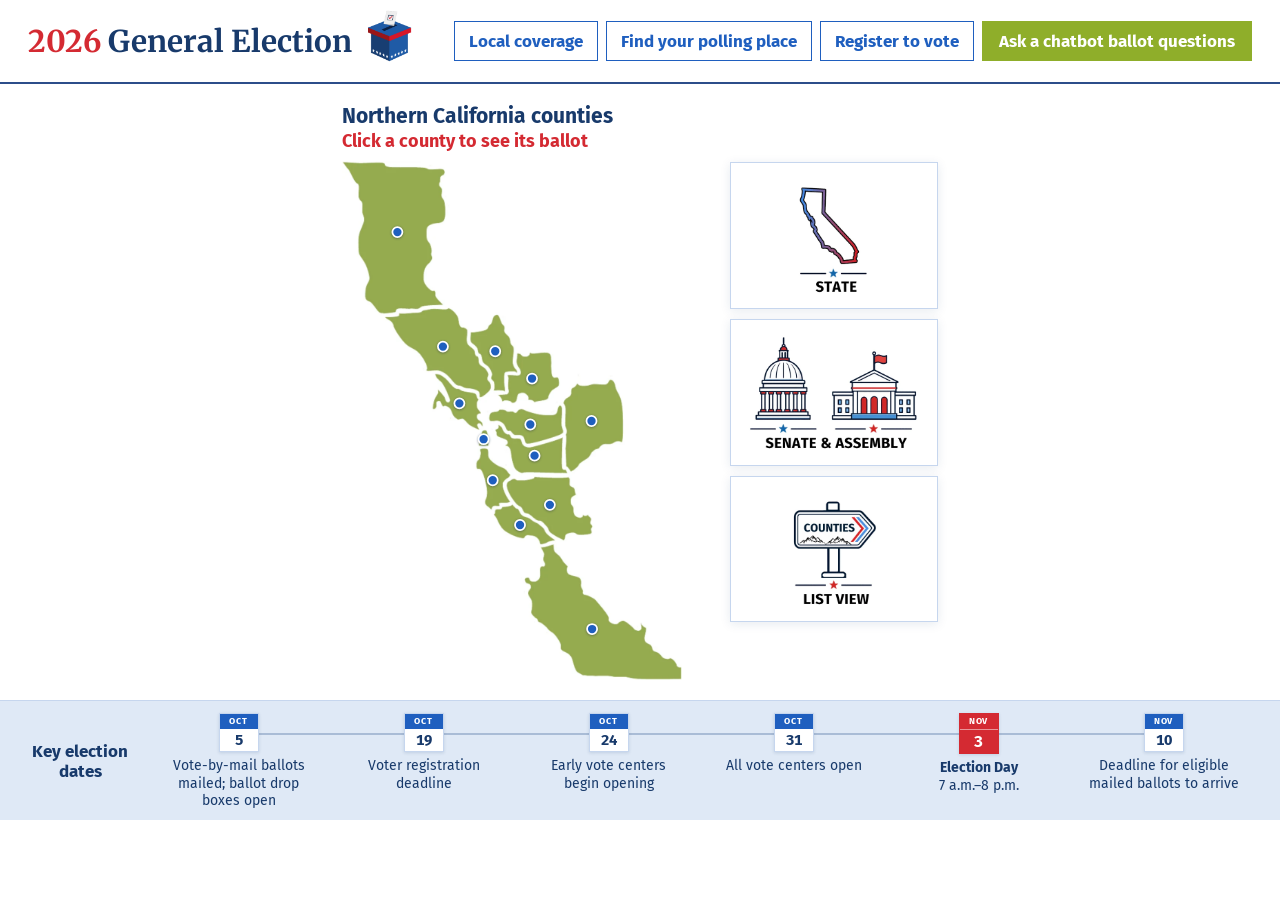
==== commit a4554020: "Match election stories to ballot items with a review queue Posts tagged election-2026 are matched ag" ====
--- a/demo/index.html
+++ b/demo/index.html
@@ -11,7 +11,7 @@
 <body>
 
 <div class="ed-root"><div class="ed-dashboard" id="election-dashboard">
-	<script type="application/json" class="ed-config">{"counties": {"mendocino": {"name": "Mendocino", "title": "Mendocino County", "emblem": "../election-dashboard/assets/img/emblems/mendocino.webp", "emblemFallback": "../election-dashboard/assets/img/emblems/mendocino.png", "page": "https://localnewsmatters.org/mendocino-county-november-3-2026/"}, "sonoma": {"name": "Sonoma", "title": "Sonoma County", "emblem": "../election-dashboard/assets/img/emblems/sonoma.webp", "emblemFallback": "../election-dashboard/assets/img/emblems/sonoma.png", "page": "https://localnewsmatters.org/sonoma-county-november-3-2026/"}, "napa": {"name": "Napa", "title": "Napa County", "emblem": "../election-dashboard/assets/img/emblems/napa.webp", "emblemFallback": "../election-dashboard/assets/img/emblems/napa.png", "page": "https://localnewsmatters.org/napa-county-november-3-2026/"}, "solano": {"name": "Solano", "title": "Solano County", "emblem": "../election-dashboard/assets/img/emblems/solano.webp", "emblemFallback": "../election-dashboard/assets/img/emblems/solano.png", "page": "https://localnewsmatters.org/solano-county-november-3-2026/"}, "marin": {"name": "Marin", "title": "Marin County", "emblem": "../election-dashboard/assets/img/emblems/marin.webp", "emblemFallback": "../election-dashboard/assets/img/emblems/marin.png", "page": "https://localnewsmatters.org/marin-county-november-3-2026-2/"}, "contra-costa": {"name": "Contra Costa", "title": "Contra Costa County", "emblem": "../election-dashboard/assets/img/emblems/contra-costa.webp", "emblemFallback": "../election-dashboard/assets/img/emblems/contra-costa.png", "page": "https://localnewsmatters.org/contra-costa-county-november-3-2026/"}, "san-francisco": {"name": "San Francisco", "title": "City and County of San Francisco", "emblem": "../election-dashboard/assets/img/emblems/san-francisco.webp", "emblemFallback": "../election-dashboard/assets/img/emblems/san-francisco.png", "page": "https://localnewsmatters.org/san-francisco-november-3-2026/"}, "alameda": {"name": "Alameda", "title": "Alameda County", "emblem": "../election-dashboard/assets/img/emblems/alameda.webp", "emblemFallback": "../election-dashboard/assets/img/emblems/alameda.png", "page": "https://localnewsmatters.org/alameda-county-november-3-2026/"}, "san-mateo": {"name": "San Mateo", "title": "San Mateo County", "emblem": "../election-dashboard/assets/img/emblems/san-mateo.webp", "emblemFallback": "../election-dashboard/assets/img/emblems/san-mateo.png", "page": "https://localnewsmatters.org/san-mateo-november-3-2026/"}, "san-joaquin": {"name": "San Joaquin", "title": "San Joaquin County", "emblem": "../election-dashboard/assets/img/emblems/san-joaquin.webp", "emblemFallback": "../election-dashboard/assets/img/emblems/san-joaquin.png", "page": "https://localnewsmatters.org/san-joaquin-november-3-2026-2/"}, "santa-clara": {"name": "Santa Clara", "title": "Santa Clara County", "emblem": "../election-dashboard/assets/img/emblems/santa-clara.webp", "emblemFallback": "../election-dashboard/assets/img/emblems/santa-clara.png", "page": "https://localnewsmatters.org/santa-clara-november-3-2026/"}, "santa-cruz": {"name": "Santa Cruz", "title": "Santa Cruz County", "emblem": "../election-dashboard/assets/img/emblems/santa-cruz.webp", "emblemFallback": "../election-dashboard/assets/img/emblems/santa-cruz.png", "page": "https://localnewsmatters.org/santa-cruz-november-3-2026/"}, "monterey": {"name": "Monterey", "title": "Monterey County", "emblem": "../election-dashboard/assets/img/emblems/monterey.webp", "emblemFallback": "../election-dashboard/assets/img/emblems/monterey.png", "page": "https://localnewsmatters.org/monterey-county-november-3-2026/"}}}</script>
+	<script type="application/json" class="ed-config">{"counties": {"mendocino": {"name": "Mendocino", "title": "Mendocino County", "emblem": "../election-dashboard/assets/img/emblems/mendocino.webp", "emblemFallback": "../election-dashboard/assets/img/emblems/mendocino.png", "page": "https://localnewsmatters.org/mendocino-county-november-3-2026/", "stories": {"measure": {"measure b": [{"url": "https://localnewsmatters.org/2026/06/29/fort-bragg-fire-tax-november-ballot/", "title": "Fort Bragg fire tax heads to the November ballot", "date": "2026-06-29"}]}, "race": {}}}, "sonoma": {"name": "Sonoma", "title": "Sonoma County", "emblem": "../election-dashboard/assets/img/emblems/sonoma.webp", "emblemFallback": "../election-dashboard/assets/img/emblems/sonoma.png", "page": "https://localnewsmatters.org/sonoma-county-november-3-2026/"}, "napa": {"name": "Napa", "title": "Napa County", "emblem": "../election-dashboard/assets/img/emblems/napa.webp", "emblemFallback": "../election-dashboard/assets/img/emblems/napa.png", "page": "https://localnewsmatters.org/napa-county-november-3-2026/"}, "solano": {"name": "Solano", "title": "Solano County", "emblem": "../election-dashboard/assets/img/emblems/solano.webp", "emblemFallback": "../election-dashboard/assets/img/emblems/solano.png", "page": "https://localnewsmatters.org/solano-county-november-3-2026/"}, "marin": {"name": "Marin", "title": "Marin County", "emblem": "../election-dashboard/assets/img/emblems/marin.webp", "emblemFallback": "../election-dashboard/assets/img/emblems/marin.png", "page": "https://localnewsmatters.org/marin-county-november-3-2026-2/"}, "contra-costa": {"name": "Contra Costa", "title": "Contra Costa County", "emblem": "../election-dashboard/assets/img/emblems/contra-costa.webp", "emblemFallback": "../election-dashboard/assets/img/emblems/contra-costa.png", "page": "https://localnewsmatters.org/contra-costa-county-november-3-2026/"}, "san-francisco": {"name": "San Francisco", "title": "City and County of San Francisco", "emblem": "../election-dashboard/assets/img/emblems/san-francisco.webp", "emblemFallback": "../election-dashboard/assets/img/emblems/san-francisco.png", "page": "https://localnewsmatters.org/san-francisco-november-3-2026/"}, "alameda": {"name": "Alameda", "title": "Alameda County", "emblem": "../election-dashboard/assets/img/emblems/alameda.webp", "emblemFallback": "../election-dashboard/assets/img/emblems/alameda.png", "page": "https://localnewsmatters.org/alameda-county-november-3-2026/"}, "san-mateo": {"name": "San Mateo", "title": "San Mateo County", "emblem": "../election-dashboard/assets/img/emblems/san-mateo.webp", "emblemFallback": "../election-dashboard/assets/img/emblems/san-mateo.png", "page": "https://localnewsmatters.org/san-mateo-november-3-2026/"}, "san-joaquin": {"name": "San Joaquin", "title": "San Joaquin County", "emblem": "../election-dashboard/assets/img/emblems/san-joaquin.webp", "emblemFallback": "../election-dashboard/assets/img/emblems/san-joaquin.png", "page": "https://localnewsmatters.org/san-joaquin-november-3-2026-2/"}, "santa-clara": {"name": "Santa Clara", "title": "Santa Clara County", "emblem": "../election-dashboard/assets/img/emblems/santa-clara.webp", "emblemFallback": "../election-dashboard/assets/img/emblems/santa-clara.png", "page": "https://localnewsmatters.org/santa-clara-november-3-2026/"}, "santa-cruz": {"name": "Santa Cruz", "title": "Santa Cruz County", "emblem": "../election-dashboard/assets/img/emblems/santa-cruz.webp", "emblemFallback": "../election-dashboard/assets/img/emblems/santa-cruz.png", "page": "https://localnewsmatters.org/santa-cruz-november-3-2026/"}, "monterey": {"name": "Monterey", "title": "Monterey County", "emblem": "../election-dashboard/assets/img/emblems/monterey.webp", "emblemFallback": "../election-dashboard/assets/img/emblems/monterey.png", "page": "https://localnewsmatters.org/monterey-county-november-3-2026/"}}}</script>
 
 	<header class="ed-top">
 		<div class="ed-title">
@@ -88,7 +88,7 @@
 			<div class="ed-ballot">
 				<div class="ed-ballot-head">
 					<img alt="" width="54" height="54" decoding="async">
-					<div class="ed-ballot-titles"><h3 class="ed-ballot-title"></h3><div class="ed-ballot-sub" hidden></div></div>
+					<h3 class="ed-ballot-title"></h3>
 					<a class="ed-open-page" href="#" target="_blank" rel="noopener" hidden>Full page &#8599;</a>
 					<button type="button" class="ed-close" aria-label="Close ballot">&times;</button>
 				</div>
--- a/election-dashboard/assets/css/election-dashboard.css
+++ b/election-dashboard/assets/css/election-dashboard.css
@@ -47,7 +47,7 @@
   display: flex; align-items: center; justify-content: space-between; gap: 20px; flex-wrap: wrap;
   min-height: 84px;
   padding: 10px 28px;
-  border-bottom: 4px solid #2c4d8a;
+  border-bottom: 2px solid #2c4d8a;
 }
 .ed-title { display: flex; align-items: center; gap: 10px; }
 .ed-title-text {
@@ -148,9 +148,7 @@
   padding: 12px 18px; background: var(--ed-tint); border-bottom: 1px solid var(--ed-rule);
 }
 .ed-ballot-head img { width: 54px; height: 54px; border-radius: 50%; object-fit: contain; background: #fff; flex: none; }
-.ed-ballot-titles { flex: 1 1 auto; min-width: 0; }
-.ed-ballot-title { margin: 0; font-family: var(--ed-font); font-size: 24px; font-weight: 700; line-height: 1.1; color: var(--ed-ink); }
-.ed-ballot-sub { margin-top: 2px; font-size: 11px; font-weight: 700; letter-spacing: .06em; text-transform: uppercase; color: var(--ed-blue); }
+.ed-ballot-title { flex: 1 1 auto; min-width: 0; margin: 0; font-family: var(--ed-font); font-size: 24px; font-weight: 700; line-height: 1.1; color: var(--ed-ink); }
 .ed-dashboard a.ed-open-page {
   flex: none; background: #fff; padding: 10px 14px; font-family: var(--ed-font); font-size: 15px; font-weight: 700; letter-spacing: .02em;
   color: var(--ed-ink-2) !important; text-decoration: underline; box-shadow: 0 0 0 1px #d6e3f5; white-space: nowrap;
@@ -176,7 +174,20 @@
 .ed-search input:focus { border-color: #4a8fe0; }
 .ed-search input::placeholder { color: #8a8d93; }
 
+/* The county pages' own widget: its banner repeats the county name shown in our header, and its search box
+   has no script once embedded, so both are hidden. Our search filters its race boxes. */
+.ed-ballot-body .lnm-county-banner, .ed-ballot-body .search-wrap, .ed-ballot-body .no-results { display: none !important; }
+.ed-ballot-body .lnm-results-widget .race-box { margin-bottom: 12px; }
+.ed-ballot-body .lnm-results-widget .race-box:last-child { margin-bottom: 0; }
+
 .ed-ballot-body { display: flex; flex-direction: column; gap: 10px; font-size: 13px; line-height: 1.5; color: var(--ed-ink-2); }
+
+/* Coverage links the newsroom has published about a measure or race */
+.ed-ballot-body .ed-coverage { display: flex; flex-wrap: wrap; align-items: baseline; gap: 4px 14px; margin: 6px 0 0; padding: 8px 14px 10px; border-top: 1px solid #e8ecf3; background: #f7f9fd; font-size: 12.5px; line-height: 1.4; }
+.ed-ballot-body .ed-coverage-label { font-size: 10.5px; font-weight: 700; letter-spacing: .08em; text-transform: uppercase; color: var(--ed-red); }
+.ed-ballot-body .ed-coverage a { color: var(--ed-blue) !important; text-decoration: none !important; font-weight: 600; }
+.ed-ballot-body .ed-coverage a::before { content: "\25B8  "; color: var(--ed-navy); }
+.ed-ballot-body .ed-coverage a:hover { text-decoration: underline !important; }
 .ed-ballot-body > * { margin: 0; }
 .ed-ballot-body .ed-contest { border: 1px solid var(--ed-line); overflow: hidden; }
 .ed-ballot-body .ed-auto-section > :first-child:is(h1,h2,h3,h4) {
@@ -295,7 +306,7 @@
 @container ed-root (max-width: 900px) {
   .ed-dashboard, .ed-dashboard.ed-compact { min-height: 0; height: auto; }
   .ed-top { padding: 12px 16px 14px; gap: 12px; border-bottom: 0; }
-  .ed-title { width: 100%; justify-content: center; padding-bottom: 10px; border-bottom: 4px solid #2c4d8a; }   /* rule sits under the title, above the buttons */
+  .ed-title { width: 100%; justify-content: center; padding-bottom: 10px; border-bottom: 2px solid #2c4d8a; }   /* rule sits under the title, above the buttons */
   .ed-title-text { font-size: 26px; }
   .ed-title-icon { height: 44px; }
   .ed-top-links { width: 100%; display: grid; grid-template-columns: 1fr 1fr; gap: 8px; }
